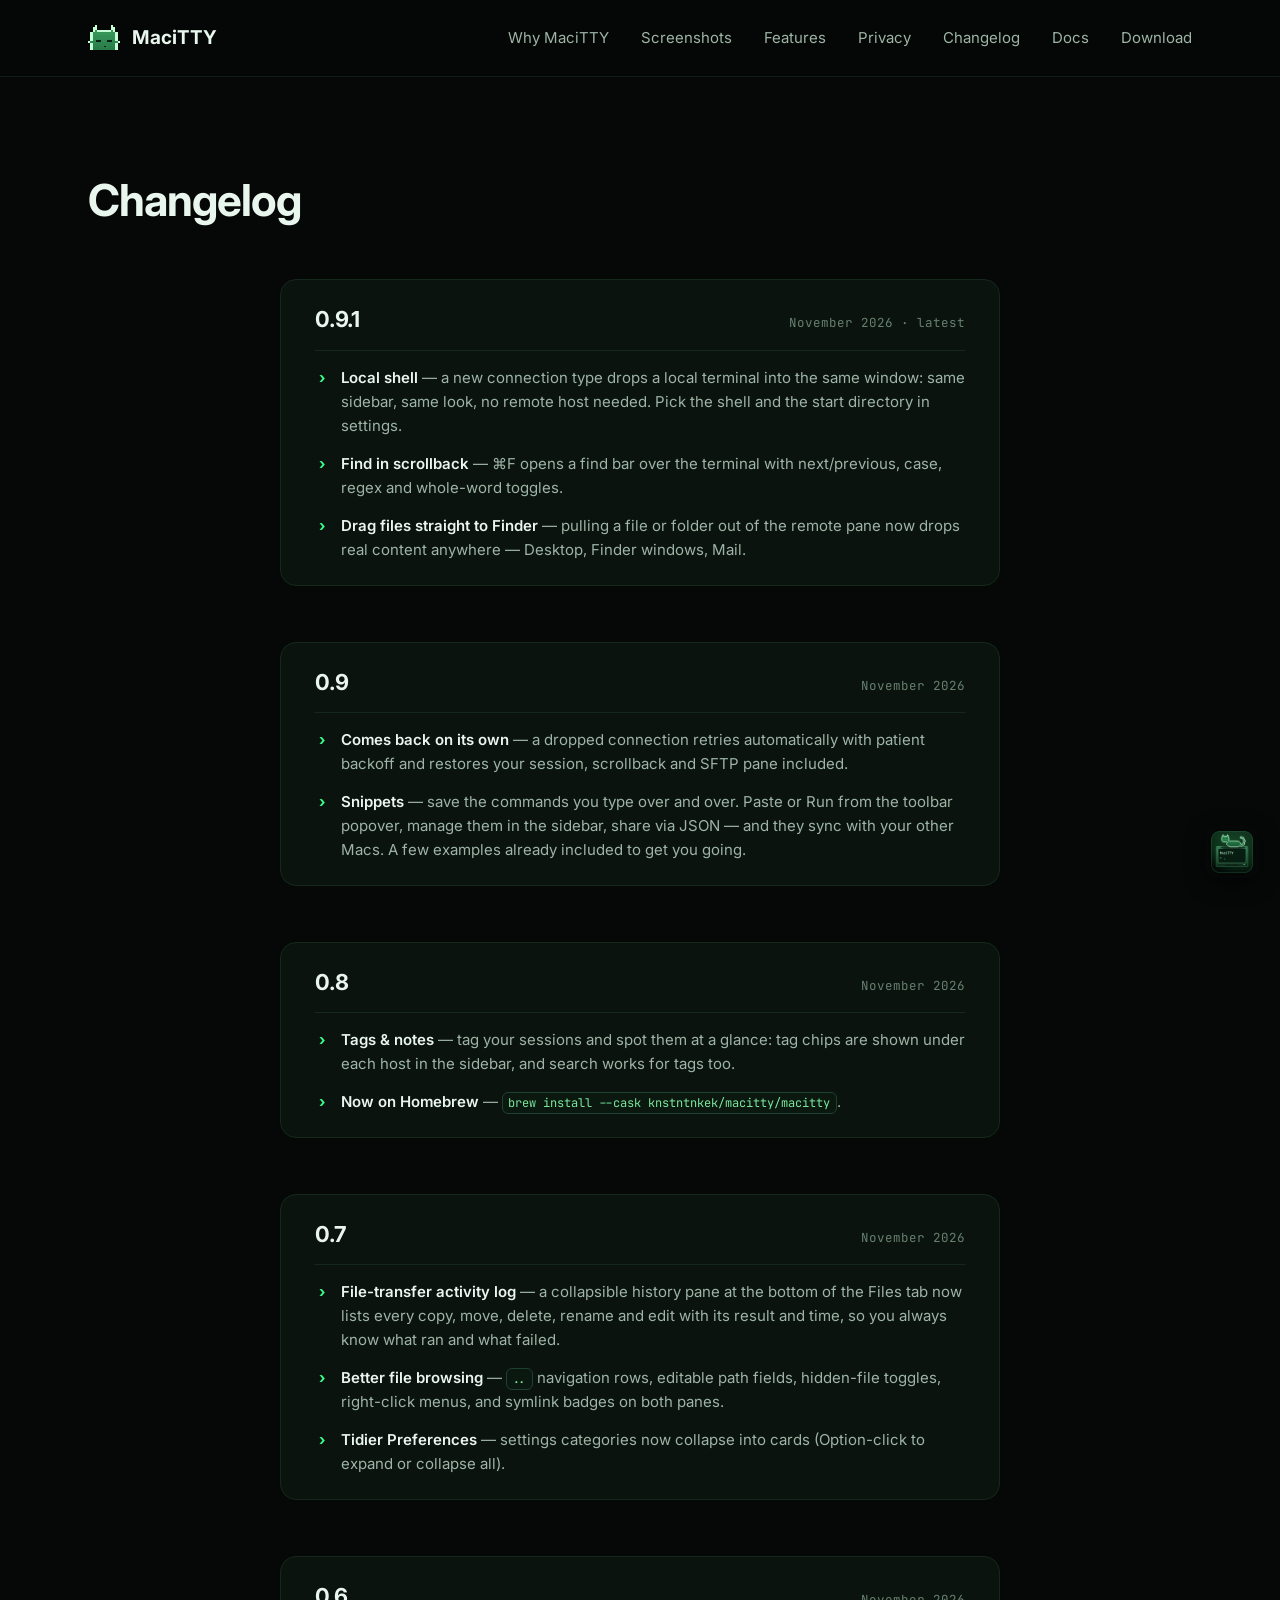
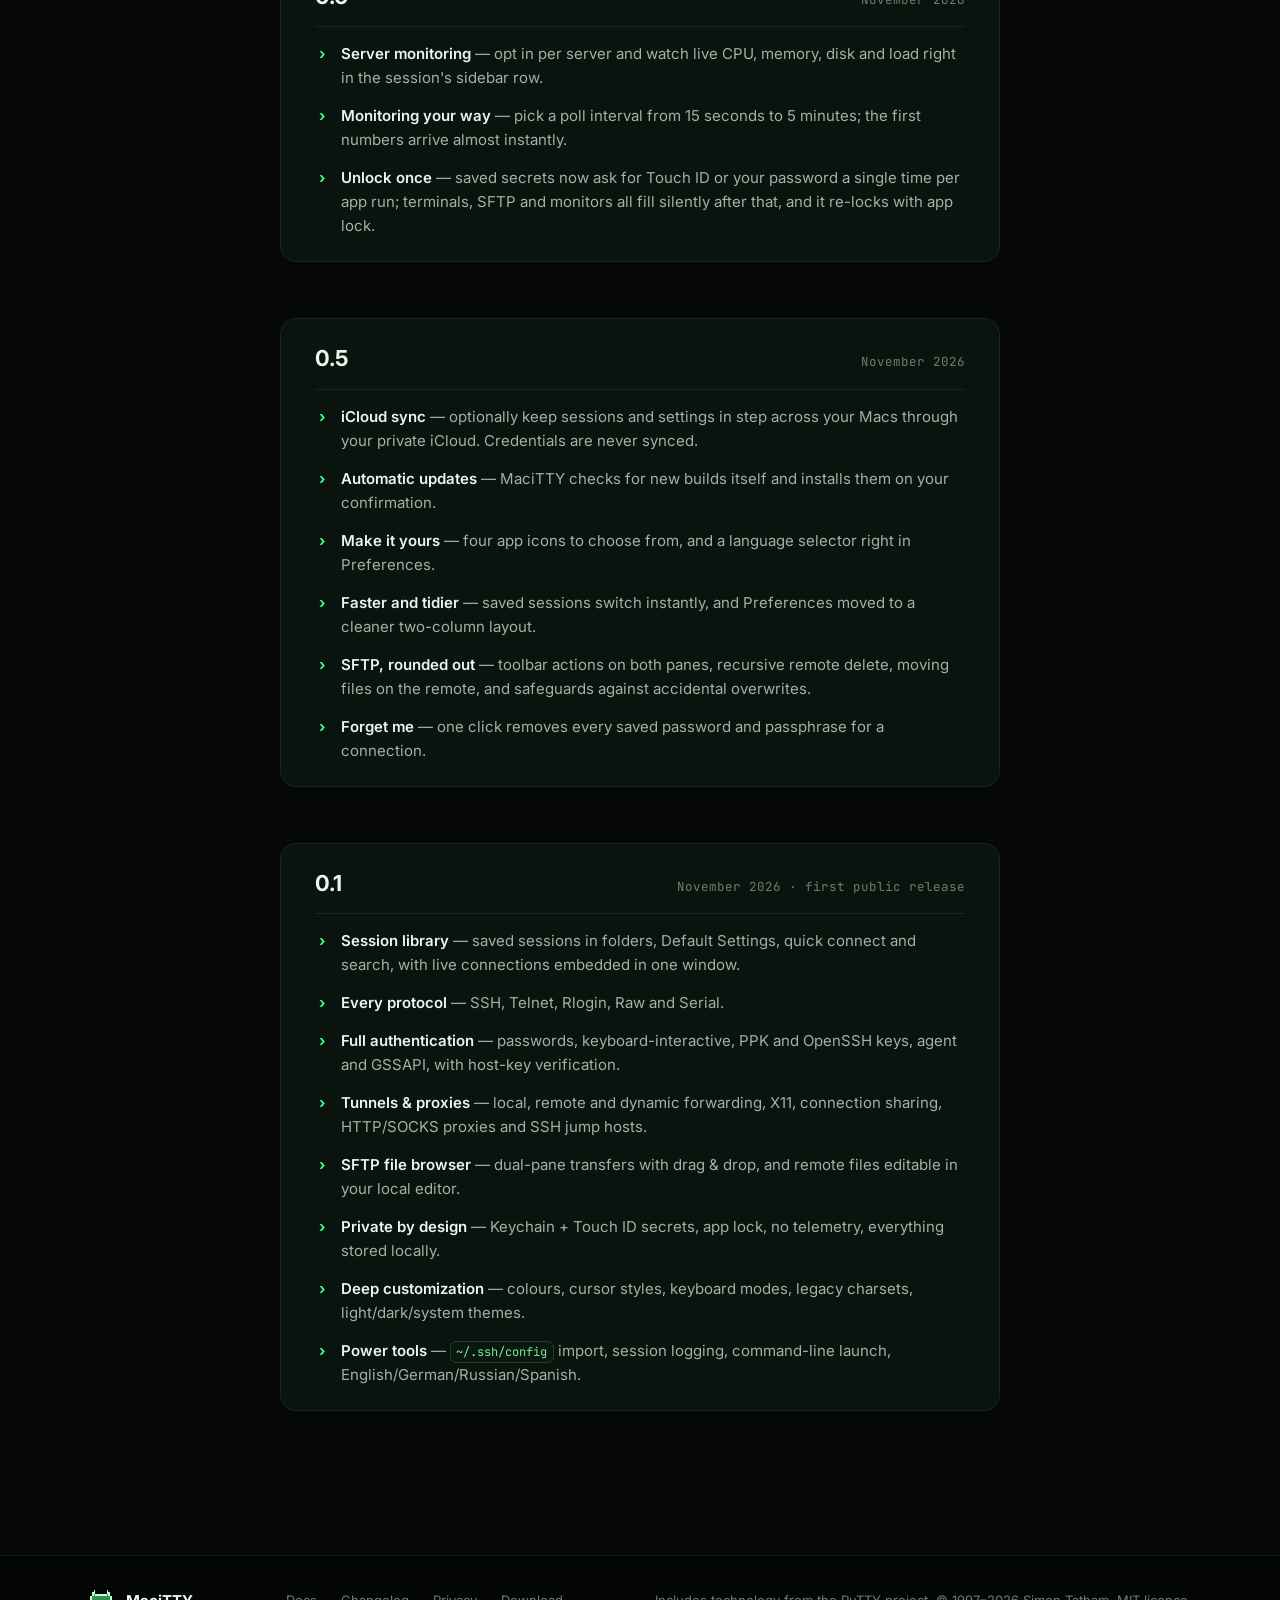
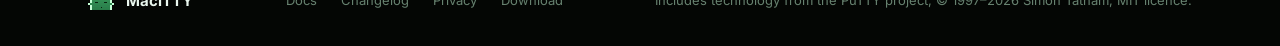
==== changelog.html @ a58eae86 "Add files via upload" ====
<!DOCTYPE html>
<html lang="en">
<head>
<meta charset="UTF-8">
<meta name="viewport" content="width=device-width, initial-scale=1.0">
<title>Changelog — MaciTTY release notes</title>
<meta name="description" content="What's new in each MaciTTY release — features and fixes for the native macOS SSH and terminal client.">
<meta property="og:title" content="MaciTTY changelog">
<meta property="og:description" content="What's new in each MaciTTY release — features and fixes for the native macOS SSH client.">
<meta property="og:type" content="website">
<meta property="og:url" content="https://macitty.app/changelog.html">
<meta property="og:site_name" content="MaciTTY">
<meta property="og:image" content="https://macitty.app/og.png">
<meta name="twitter:card" content="summary_large_image">
<meta name="twitter:image" content="https://macitty.app/og.png">
<link rel="canonical" href="https://macitty.app/changelog.html">
<link rel="icon" type="image/png" href="icon.png">
<link rel="apple-touch-icon" href="icon.png">
<link rel="preconnect" href="https://fonts.googleapis.com">
<link rel="preconnect" href="https://fonts.gstatic.com" crossorigin>
<link href="https://fonts.googleapis.com/css2?family=Inter:wght@400;600;700&family=JetBrains+Mono:wght@400;700&display=swap" rel="stylesheet">
<link rel="stylesheet" href="style.css?v=20261109-1">
</head>
<body>

<svg width="0" height="0" style="position:absolute" aria-hidden="true">
  <defs>
    <g id="pxcat-logo">
      <path fill="#C4FFD6" d="M3 0h1v1h-1zM10 0h1v1h-1zM2 1h2v1h-2zM10 1h2v1h-2zM2 2h1v1h-1zM4 2h6v1h-6zM11 2h1v1h-1zM1 3h1v1h-1zM12 3h1v1h-1zM1 4h1v1h-1zM12 4h1v1h-1zM1 5h1v1h-1zM12 5h1v1h-1zM1 6h1v1h-1zM12 6h1v1h-1zM0 7h1v1h-1zM13 7h1v1h-1zM1 8h1v1h-1zM12 8h1v1h-1zM1 9h1v1h-1zM12 9h1v1h-1zM1 10h1v1h-1zM12 10h1v1h-1z"/>
      <path fill="#37995b" d="M3 2h1v1h-1zM10 2h1v1h-1z"/>
      <path fill="#359558" d="M2 3h10v1h-10z"/>
      <path fill="#339256" d="M2 4h10v1h-10z"/>
      <path fill="#318e54" d="M2 5h10v1h-10z"/>
      <path fill="#308a52" d="M2 6h10v1h-10z"/>
      <path fill="#2e8750" d="M1 7h12v1h-12z"/>
      <path fill="#2c834e" d="M2 8h10v1h-10z"/>
      <path fill="#2a804b" d="M2 9h10v1h-10z"/>
      <path fill="#297c49" d="M2 10h10v1h-10z"/>
      <path fill="#06230F" d="M3.5 6.5h2v0.75h-2zM8.5 6.5h2v0.75h-2zM7 9h0.666667v0.666667h-0.666667z"/>
    </g>
  </defs>
</svg>

<header class="nav">
  <div class="wrap nav-inner">
    <a class="brand" href="index.html">
      <svg class="logo-cat" viewBox="0 0 14 11" aria-hidden="true"><use href="#pxcat-logo"/></svg>
      MaciTTY
    </a>
    <nav>
      <a href="index.html#why">Why MaciTTY</a>
      <a href="index.html#screenshots">Screenshots</a>
      <a href="index.html#features">Features</a>
      <a href="index.html#privacy">Privacy</a>
      <a href="changelog.html">Changelog</a>
      <a href="docs.html">Docs</a>
      <a href="index.html#download">Download</a>
    </nav>
  </div>
</header>

<main>
  <section class="section">
    <div class="wrap">
      <h1 class="section-title">Changelog</h1>

      <div class="release">
        <div class="release-head">
          <h2>0.9.1</h2>
          <span class="release-date">November 2026 · latest</span>
        </div>
        <ul class="release-list">
          <li><strong>Local shell</strong> — a new connection type drops a
          local terminal into the same window: same sidebar, same look, no
          remote host needed. Pick the shell and the start directory in
          settings.</li>
          <li><strong>Find in scrollback</strong> — ⌘F opens a find bar over
          the terminal with next/previous, case, regex and whole-word
          toggles.</li>
          <li><strong>Drag files straight to Finder</strong> — pulling a file
          or folder out of the remote pane now drops real content anywhere —
          Desktop, Finder windows, Mail.</li>
        </ul>
      </div>

      <div class="release">
        <div class="release-head">
          <h2>0.9</h2>
          <span class="release-date">November 2026</span>
        </div>
        <ul class="release-list">
          <li><strong>Comes back on its own</strong> — a dropped connection
          retries automatically with patient backoff and restores your
          session, scrollback and SFTP pane included.</li>
          <li><strong>Snippets</strong> — save the commands you type over and
          over. Paste or Run from the toolbar popover, manage them in the
          sidebar, share via JSON — and they sync with your other Macs. A few
          examples already included to get you going.</li>
        </ul>
      </div>

      <div class="release">
        <div class="release-head">
          <h2>0.8</h2>
          <span class="release-date">November 2026</span>
        </div>
        <ul class="release-list">
          <li><strong>Tags &amp; notes</strong> — tag your sessions and spot them
          at a glance: tag chips are shown under each host in the sidebar, and
          search works for tags too.</li>
          <li><strong>Now on Homebrew</strong> —
          <code>brew install --cask knstntnkek/macitty/macitty</code>.</li>
        </ul>
      </div>

      <div class="release">
        <div class="release-head">
          <h2>0.7</h2>
          <span class="release-date">November 2026</span>
        </div>
        <ul class="release-list">
          <li><strong>File-transfer activity log</strong> — a collapsible history
          pane at the bottom of the Files tab now lists every copy, move, delete,
          rename and edit with its result and time, so you always know what ran
          and what failed.</li>
          <li><strong>Better file browsing</strong> — <code>..</code> navigation
          rows, editable path fields, hidden-file toggles, right-click menus,
          and symlink badges on both panes.</li>
          <li><strong>Tidier Preferences</strong> — settings categories now
          collapse into cards (Option-click to expand or collapse all).</li>
        </ul>
      </div>

      <div class="release">
        <div class="release-head">
          <h2>0.6</h2>
          <span class="release-date">November 2026</span>
        </div>
        <ul class="release-list">
          <li><strong>Server monitoring</strong> — opt in per server and watch
          live CPU, memory, disk and load right in the session's sidebar row.</li>
          <li><strong>Monitoring your way</strong> — pick a poll interval from
          15 seconds to 5 minutes; the first numbers arrive almost instantly.</li>
          <li><strong>Unlock once</strong> — saved secrets now ask for Touch ID
          or your password a single time per app run; terminals, SFTP and
          monitors all fill silently after that, and it re-locks with app lock.</li>
        </ul>
      </div>

      <div class="release">
        <div class="release-head">
          <h2>0.5</h2>
          <span class="release-date">November 2026</span>
        </div>
        <ul class="release-list">
          <li><strong>iCloud sync</strong> — optionally keep sessions and settings in step
          across your Macs through your private iCloud. Credentials are never synced.</li>
          <li><strong>Automatic updates</strong> — MaciTTY checks for new builds itself
          and installs them on your confirmation.</li>
          <li><strong>Make it yours</strong> — four app icons to choose from, and a
          language selector right in Preferences.</li>
          <li><strong>Faster and tidier</strong> — saved sessions switch instantly, and
          Preferences moved to a cleaner two-column layout.</li>
          <li><strong>SFTP, rounded out</strong> — toolbar actions on both panes,
          recursive remote delete, moving files on the remote, and safeguards
          against accidental overwrites.</li>
          <li><strong>Forget me</strong> — one click removes every saved password
          and passphrase for a connection.</li>
        </ul>
      </div>

      <div class="release">
        <div class="release-head">
          <h2>0.1</h2>
          <span class="release-date">November 2026 · first public release</span>
        </div>
        <ul class="release-list">
          <li><strong>Session library</strong> — saved sessions in folders, Default
          Settings, quick connect and search, with live connections embedded
          in one window.</li>
          <li><strong>Every protocol</strong> — SSH, Telnet, Rlogin, Raw and Serial.</li>
          <li><strong>Full authentication</strong> — passwords, keyboard-interactive,
          PPK and OpenSSH keys, agent and GSSAPI, with host-key verification.</li>
          <li><strong>Tunnels &amp; proxies</strong> — local, remote and dynamic
          forwarding, X11, connection sharing, HTTP/SOCKS proxies and SSH
          jump hosts.</li>
          <li><strong>SFTP file browser</strong> — dual-pane transfers with drag &amp;
          drop, and remote files editable in your local editor.</li>
          <li><strong>Private by design</strong> — Keychain + Touch ID secrets,
          app lock, no telemetry, everything stored locally.</li>
          <li><strong>Deep customization</strong> — colours, cursor styles, keyboard
          modes, legacy charsets, light/dark/system themes.</li>
          <li><strong>Power tools</strong> — <code>~/.ssh/config</code> import, session
          logging, command-line launch, English/German/Russian/Spanish.</li>
        </ul>
      </div>

    </div>
  </section>
</main>

<footer class="footer">
  <div class="wrap footer-inner">
    <span class="brand">
      <svg class="logo-cat" viewBox="0 0 14 11" aria-hidden="true"><use href="#pxcat-logo"/></svg>
      MaciTTY
    </span>
    <nav class="footer-nav">
      <a href="docs.html">Docs</a>
      <a href="changelog.html">Changelog</a>
      <a href="privacy.html">Privacy</a>
      <a href="index.html#download">Download</a>
    </nav>
    <p class="footer-note">Includes technology from the PuTTY project, © 1997–2026 Simon Tatham, MIT licence.</p>
  </div>
</footer>

<script src="site.js?v=20261106-3"></script>
<script data-goatcounter="https://konstantin11.goatcounter.com/count" async src="https://gc.zgo.at/count.js"></script>
</body>
</html>
---- style.css ----
:root {
  --bg: #050807;
  --bg-alt: #070B09;
  --bg-foot: #040604;
  --card: #0B130E;
  --border: #14291C;
  --border-strong: #1E4030;
  --divider: #0F1D15;
  --text: #E9F6EE;
  --body: #9DB4A6;
  --quote: #C9DCD0;
  --mono-dim: #66816F;
  --faint: #4E6758;
  --accent: #3BFF8A;
  --accent-soft: #7BE79C;
  --accent-ink: #04170D;
  --sel: #123322;
  --sans: Inter, -apple-system, BlinkMacSystemFont, "Segoe UI", Helvetica, Arial, sans-serif;
  --mono: "JetBrains Mono", "SF Mono", ui-monospace, Menlo, Consolas, monospace;
}

* { margin: 0; padding: 0; box-sizing: border-box; }

html { scroll-behavior: smooth; }

body {
  background: var(--bg);
  color: var(--text);
  font: 16px/1.6 var(--sans);
  -webkit-font-smoothing: antialiased;
}

.wrap { max-width: 1200px; margin: 0 auto; padding: 0 48px; }

code {
  font-family: var(--mono);
  font-size: 0.8em;
  background: #0A1810;
  border: 1px solid var(--border-strong);
  border-radius: 6px;
  padding: 0.15em 0.45em;
  color: var(--accent-soft);
}

a { color: var(--accent); text-decoration: none; }
a:hover { text-decoration: underline; }

svg.logo-cat, svg.hero-cat, svg.cta-cat-svg { shape-rendering: crispEdges; }
.logo-cat { width: 32px; height: auto; display: block; }

/* ---------- nav ---------- */
.nav {
  position: sticky; top: 0; z-index: 10;
  background: rgba(5, 8, 7, 0.85);
  backdrop-filter: blur(12px);
  border-bottom: 1px solid var(--divider);
}
.nav-inner { display: flex; align-items: center; justify-content: space-between; height: 76px; gap: 16px; }
.brand {
  display: flex; align-items: center; gap: 12px;
  font-weight: 700; font-size: 19px; color: var(--text);
  white-space: nowrap; flex-shrink: 0;
}
.brand:hover { text-decoration: none; }
.nav nav {
  display: flex; gap: 32px;
  min-width: 0;
  overflow-x: auto;
  scrollbar-width: none;
  -webkit-overflow-scrolling: touch;
}
.nav nav::-webkit-scrollbar { display: none; }
.nav nav a { color: var(--body); font-size: 15px; white-space: nowrap; flex-shrink: 0; }
.nav nav a:hover { color: var(--text); text-decoration: none; }

/* ---------- hero ---------- */
.hero {
  padding: 96px 0 0;
  background:
    radial-gradient(ellipse 75% 65% at 50% 15%, #0C2115 0%, var(--bg) 100%),
    var(--bg);
}
.hero-inner { text-align: center; }
.badge {
  display: inline-block;
  font-family: var(--mono);
  font-size: 13px;
  color: var(--accent-soft);
  background: #0A1810;
  border: 1px solid #2E5C41;
  border-radius: 999px;
  padding: 8px 16px;
  margin-bottom: 26px;
}
.hero h1 {
  font-size: clamp(44px, 7vw, 82px);
  line-height: 1.04;
  letter-spacing: -2.5px;
  margin-bottom: 22px;
}
.lede {
  font-size: 19px;
  line-height: 30px;
  color: var(--body);
  max-width: 700px;
  margin: 0 auto 30px;
}
.lede strong { color: var(--text); font-weight: 700; display: block; }
.hero-actions { display: flex; gap: 16px; justify-content: center; flex-wrap: wrap; }
.btn {
  display: inline-block;
  padding: 16px 30px;
  border-radius: 12px;
  font-weight: 700;
  font-size: 17px;
  transition: transform 0.12s ease, box-shadow 0.12s ease, border-color 0.15s;
}
.btn:hover { text-decoration: none; transform: translateY(-1px); }
.btn-primary {
  background: var(--accent);
  color: var(--accent-ink);
  box-shadow: 0 8px 32px rgba(59, 255, 138, 0.25);
}
.btn-primary:hover { box-shadow: 0 10px 40px rgba(59, 255, 138, 0.35); }
.btn-ghost {
  border: 1px solid var(--border-strong);
  color: var(--text);
  background: #0A120D;
}
.btn-ghost:hover { border-color: var(--body); }
.btn-big { padding: 18px 36px; border-radius: 14px; box-shadow: 0 10px 40px rgba(59, 255, 138, 0.27); }
.hero-note {
  margin-top: 18px;
  font-size: 13px;
  color: var(--mono-dim);
  font-family: var(--mono);
}
.hero-visual {
  position: relative;
  height: 270px;
  margin-top: 34px;
}
.hero-cat {
  position: absolute;
  left: 50%;
  bottom: 8px;
  transform: translateX(-50%);
  height: 232px;
  width: auto;
}
.cat-shadow {
  position: absolute;
  left: 50%;
  bottom: -6px;
  transform: translateX(-50%);
  width: 340px;
  height: 22px;
  border-radius: 50%;
  background: rgba(0, 0, 0, 0.5);
  filter: blur(4px);
}

/* ---------- sections ---------- */
.section { padding: 88px 0; }
.section-alt { background: var(--bg-alt); border-top: 1px solid var(--divider); border-bottom: 1px solid var(--divider); }
.section-title {
  font-size: clamp(30px, 4vw, 44px);
  letter-spacing: -1px;
  margin-bottom: 14px;
}
.section-head { margin-bottom: 40px; }
.section-sub { color: var(--body); font-size: 17px; }
#why .section-title, .cta h2 { margin-bottom: 36px; }

/* ---------- pains ---------- */
.pain-grid {
  display: grid;
  grid-template-columns: repeat(2, 1fr);
  gap: 20px;
}
.pain-card {
  background: var(--card);
  border: 1px solid var(--border);
  border-radius: 16px;
  padding: 26px 28px;
  transition: border-color 0.15s ease, transform 0.15s ease;
}
.pain-card:hover { border-color: #2E5C41; transform: translateY(-2px); }
.pain {
  font-size: 16px;
  line-height: 24px;
  font-style: italic;
  color: var(--quote);
  margin-bottom: 14px;
}
.fix-lead { font-size: 15px; font-weight: 700; color: var(--text); margin-bottom: 6px; }
.fix { font-size: 15px; line-height: 23px; color: var(--body); }

/* ---------- app window mockup ---------- */
.app-window {
  position: relative;
  max-width: 1024px;
  margin: 0 auto;
  display: flex;
  flex-direction: column;
  background: #0A120D;
  border: 1px solid var(--border-strong);
  border-radius: 20px;
  overflow: hidden;
  box-shadow: 0 30px 70px rgba(0, 0, 0, 0.65);
}
.title-bar {
  display: flex;
  align-items: center;
  gap: 8px;
  height: 52px;
  padding: 0 18px;
  background: #0D1811;
  flex-shrink: 0;
}
.tl-dot { width: 13px; height: 13px; border-radius: 50%; background: #C4FFD6; flex-shrink: 0; }
.tl-dot:nth-child(2) { background: #57B880; }
.tl-dot:nth-child(3) { background: #2E7D54; }
.window-title {
  flex: 1;
  text-align: center;
  font-family: var(--mono);
  font-size: 13px;
  color: var(--mono-dim);
  white-space: nowrap;
  overflow: hidden;
  text-overflow: ellipsis;
}
.slides {
  display: flex;
  overflow-x: auto;
  scroll-snap-type: x mandatory;
  scrollbar-width: none;
}
.slides::-webkit-scrollbar { display: none; }
.slide { flex: 0 0 100%; scroll-snap-align: center; }
.slide img { display: block; width: 100%; height: auto; }
.car-btn {
  position: absolute;
  top: 55%;
  transform: translateY(-50%);
  width: 40px; height: 40px;
  border-radius: 50%;
  border: 1px solid var(--border-strong);
  background: rgba(11, 19, 14, 0.85);
  color: var(--text);
  display: flex;
  align-items: center;
  justify-content: center;
  padding: 0;
  cursor: pointer;
  backdrop-filter: blur(6px);
  transition: border-color 0.15s, color 0.15s;
}
.car-btn:hover { border-color: var(--accent); color: var(--accent); }
.car-btn.prev { left: 12px; }
.car-btn.next { right: 12px; }
.car-dots {
  display: flex;
  justify-content: center;
  gap: 8px;
  margin-top: 16px;
}
.car-dot {
  width: 9px; height: 9px;
  border-radius: 50%;
  border: none;
  background: var(--border-strong);
  cursor: pointer;
  padding: 0;
  transition: background 0.15s, transform 0.15s;
}
.car-dot:hover { background: var(--body); }
.car-dot.on { background: var(--accent); transform: scale(1.2); }
.caption {
  margin-top: 16px;
  text-align: center;
  font-family: var(--mono);
  font-size: 13px;
  color: var(--mono-dim);
}

/* ---------- features ---------- */
.feature-grid {
  display: grid;
  grid-template-columns: repeat(2, 1fr);
  gap: 20px;
}
.feature {
  background: var(--card);
  border: 1px solid var(--border);
  border-radius: 16px;
  padding: 26px 28px;
  transition: border-color 0.15s ease, transform 0.15s ease;
}
.feature:hover { border-color: #2E5C41; transform: translateY(-2px); }
.idx {
  display: block;
  font-family: var(--mono);
  font-size: 12px;
  color: var(--accent);
  margin-bottom: 10px;
}
.feature h3 { font-size: 19px; font-weight: 600; letter-spacing: -0.01em; margin-bottom: 10px; }
.feature p { font-size: 15px; line-height: 23px; color: var(--body); }
.chips { display: flex; gap: 8px; flex-wrap: wrap; margin-top: 14px; }
.chips code { font-size: 12px; }

/* ---------- privacy ---------- */
.checklist-card {
  max-width: 720px;
  margin: 0 auto;
  background: var(--card);
  border: 1px solid var(--border);
  border-radius: 20px;
  padding: 36px 44px;
  display: flex;
  flex-direction: column;
  gap: 24px;
}
.check-row { display: flex; gap: 14px; align-items: center; }
.check { width: 20px; height: 20px; color: var(--accent); flex-shrink: 0; }
.check-row strong { display: block; font-size: 15px; margin-bottom: 3px; }
.check-row span { font-size: 15px; color: var(--body); }

/* ---------- coming ---------- */
.coming-card {
  text-align: center;
  background: var(--card);
  border: 1px solid var(--border-strong);
  border-radius: 20px;
  padding: 44px 80px;
}
.coming-card h3 { font-size: 24px; margin-bottom: 12px; letter-spacing: -0.01em; }
.coming-card p { color: var(--body); max-width: 60ch; margin: 0 auto 18px; }
.mono-link {
  font-family: var(--mono);
  font-size: 14px;
  color: var(--accent);
}
.mono-link:hover { text-decoration: underline; }

/* ---------- CTA ---------- */
.cta {
  text-align: center;
  padding: 110px 0 120px;
  background:
    radial-gradient(ellipse 70% 60% at 50% 65%, #0C2115 0%, var(--bg) 100%),
    var(--bg);
}
.cta-inner { max-width: 720px; }
.cta h2 { font-size: clamp(34px, 5vw, 56px); letter-spacing: -2px; }
.cta-sub { color: var(--body); font-size: 18px; margin-bottom: 10px; }
.cta-cat {
  display: flex;
  flex-direction: column;
  align-items: center;
  gap: 10px;
  margin: 6px auto 8px;
}
.cta-cat-svg {
  height: 112px;
  width: auto;
  margin-right: 96px; /* tail extends right; shift body over the button */
}
.cta-note {
  font-family: var(--mono);
  font-size: 13px;
  line-height: 22px;
  color: var(--mono-dim);
  max-width: 620px;
  margin: 26px auto 0;
}
.cta-brew {
  font-family: var(--mono);
  font-size: 13px;
  color: var(--mono-dim);
  margin-top: 14px;
}
.cta-brew code { font-size: 12.5px; }

/* ---------- footer ---------- */
.footer {
  background: var(--bg-foot);
  border-top: 1px solid var(--divider);
  padding: 0;
}
.footer-inner {
  display: flex; align-items: center; justify-content: space-between;
  gap: 20px; flex-wrap: wrap;
  min-height: 90px;
  font-size: 13px; color: var(--mono-dim);
}
.footer .brand { font-size: 15px; }
.footer .logo-cat { width: 26px; }
.footer-nav { display: flex; gap: 24px; flex-wrap: wrap; }
.footer-nav a { color: var(--mono-dim); font-size: 13px; white-space: nowrap; }
.footer-nav a:hover { color: var(--text); text-decoration: none; }
.footer-note { margin: 0; }

/* ---------- changelog ---------- */
.release {
  max-width: 720px;
  margin: 44px auto 56px;
  background: var(--card);
  border: 1px solid var(--border);
  border-radius: 16px;
  padding: 22px 34px 16px;
}
.release-head {
  display: flex;
  align-items: baseline;
  gap: 14px;
  padding-bottom: 12px;
  margin-bottom: 8px;
  border-bottom: 1px solid var(--border);
}
.release-head h2 { font-size: 22px; letter-spacing: -0.01em; }
.release-date {
  margin-left: auto;
  font-family: var(--mono);
  font-size: 12.5px;
  color: var(--mono-dim);
}
.release-list { list-style: none; }
.release-list li {
  position: relative;
  padding: 7px 0 7px 26px;
  font-size: 15px;
  color: var(--body);
}
.release-list li::before {
  content: "›";
  position: absolute;
  left: 4px;
  color: var(--accent);
  font-weight: 700;
}
.release-list strong { color: var(--text); font-weight: 600; }

/* ---------- easter egg mascot ---------- */
.mascot {
  position: fixed;
  right: 22px;
  bottom: 22px;
  width: 52px; height: 52px;
  border-radius: 13px;
  box-shadow: 0 6px 20px rgba(0, 0, 0, 0.5);
  cursor: pointer;
  z-index: 30;
  transition: transform 0.15s ease;
}
.mascot:hover { transform: scale(1.1) rotate(-4deg); }
.mascot.hop { animation: hop 0.45s ease; }
@keyframes hop {
  30% { transform: translateY(-14px) rotate(-6deg); }
  60% { transform: translateY(2px); }
}
.mascot-bubble {
  position: fixed;
  right: 86px;
  bottom: 34px;
  font: 12px var(--mono);
  color: var(--accent);
  background: var(--card);
  border: 1px solid var(--border);
  border-radius: 8px;
  padding: 7px 11px;
  white-space: pre;
  opacity: 0;
  transition: opacity 0.2s ease;
  z-index: 30;
  pointer-events: none;
  box-shadow: 0 6px 20px rgba(0, 0, 0, 0.4);
}
.mascot-bubble.show { opacity: 1; }

/* ---------- docs ---------- */
.docs-layout {
  display: grid;
  grid-template-columns: 220px minmax(0, 1fr) 190px;
  gap: 48px;
  padding-top: 56px;
  padding-bottom: 96px;
}
.docs-nav, .docs-toc {
  position: sticky;
  top: 108px;
  align-self: start;
  display: flex;
  flex-direction: column;
  gap: 2px;
  max-height: calc(100vh - 140px);
  overflow-y: auto;
  scrollbar-width: thin;
}
.docs-nav-title, .toc-title {
  font-family: var(--mono);
  font-size: 11.5px;
  letter-spacing: 0.08em;
  text-transform: uppercase;
  color: var(--faint);
  margin-bottom: 12px;
}
.docs-nav a, .docs-toc a {
  font-size: 14px;
  color: var(--body);
  padding: 5px 10px;
  border-radius: 7px;
  border-left: 2px solid transparent;
}
.docs-nav a:hover, .docs-toc a:hover { color: var(--text); text-decoration: none; }
.docs-nav a.on { color: var(--accent-soft); border-left-color: var(--accent); background: #0A1810; }
.docs-toc a { font-size: 13px; padding-left: 0; }

.doc-body { min-width: 0; max-width: 720px; }
.doc-body h1 {
  font-size: 34px;
  letter-spacing: -1px;
  margin-bottom: 18px;
}
.doc-body h2 {
  font-size: 22px;
  letter-spacing: -0.01em;
  margin: 44px 0 12px;
  padding-top: 8px;
  border-top: 1px solid var(--divider);
}
.doc-body h2:first-of-type { border-top: none; }
.doc-body h3 { font-size: 17px; margin: 28px 0 8px; }
.doc-body p, .doc-body li { font-size: 15.5px; line-height: 1.7; color: var(--body); }
.doc-body p { margin-bottom: 14px; }
.doc-body ul, .doc-body ol { margin: 0 0 16px 22px; }
.doc-body li { margin-bottom: 5px; }
.doc-body strong { color: var(--text); font-weight: 600; }
.doc-body img {
  display: block;
  max-width: 100%;
  height: auto;
  margin: 22px 0;
  border: 1px solid var(--border-strong);
  border-radius: 12px;
}
.doc-body blockquote {
  margin: 18px 0;
  padding: 12px 18px;
  border-left: 3px solid var(--accent);
  background: #0A1810;
  border-radius: 0 10px 10px 0;
}
.doc-body blockquote p { margin-bottom: 0; }
.doc-body pre {
  background: #0A1810;
  border: 1px solid var(--border-strong);
  border-radius: 10px;
  padding: 14px 18px;
  overflow-x: auto;
  margin: 16px 0;
}
.doc-body pre code {
  background: none;
  border: none;
  padding: 0;
  font-size: 13px;
  color: var(--accent-soft);
}
.doc-body table {
  width: 100%;
  border-collapse: collapse;
  margin: 18px 0;
  font-size: 14.5px;
}
.doc-body th, .doc-body td {
  text-align: left;
  padding: 9px 14px;
  border: 1px solid var(--border);
  color: var(--body);
}
.doc-body th { color: var(--text); background: #0A1810; font-weight: 600; }
.doc-body hr { border: none; border-top: 1px solid var(--divider); margin: 32px 0; }
.docs-prevnext {
  display: flex;
  justify-content: space-between;
  gap: 16px;
  margin-top: 56px;
  padding-top: 20px;
  border-top: 1px solid var(--divider);
}
.docs-prevnext .pn { font-size: 14px; }

/* ---------- responsive ---------- */
@media (max-width: 860px) {
  .wrap { padding: 0 20px; }
  .hero { padding-top: 64px; }
  .hero-cat { height: 180px; }
  .hero-visual { height: 210px; }
  .pain-grid, .feature-grid { grid-template-columns: 1fr; }
  .nav nav { gap: 18px; -webkit-mask-image: linear-gradient(to right, black 85%, transparent); mask-image: linear-gradient(to right, black 85%, transparent); }
  .nav nav a { font-size: 14px; }
  .coming-card { padding: 36px 24px; }
  .checklist-card { padding: 28px 24px; }
  .docs-layout { grid-template-columns: 1fr; gap: 24px; padding-top: 36px; }
  .docs-nav, .docs-toc { position: static; max-height: none; }
  .docs-nav { flex-direction: row; flex-wrap: wrap; gap: 4px; padding-bottom: 18px; border-bottom: 1px solid var(--divider); }
  .docs-nav-title { width: 100%; }
  .docs-nav a.on { border-left-color: transparent; }
  .docs-toc { display: none; }
  .doc-body h1 { font-size: 28px; }
}
@media (max-width: 560px) {
  .window-title { text-align: left; }
}
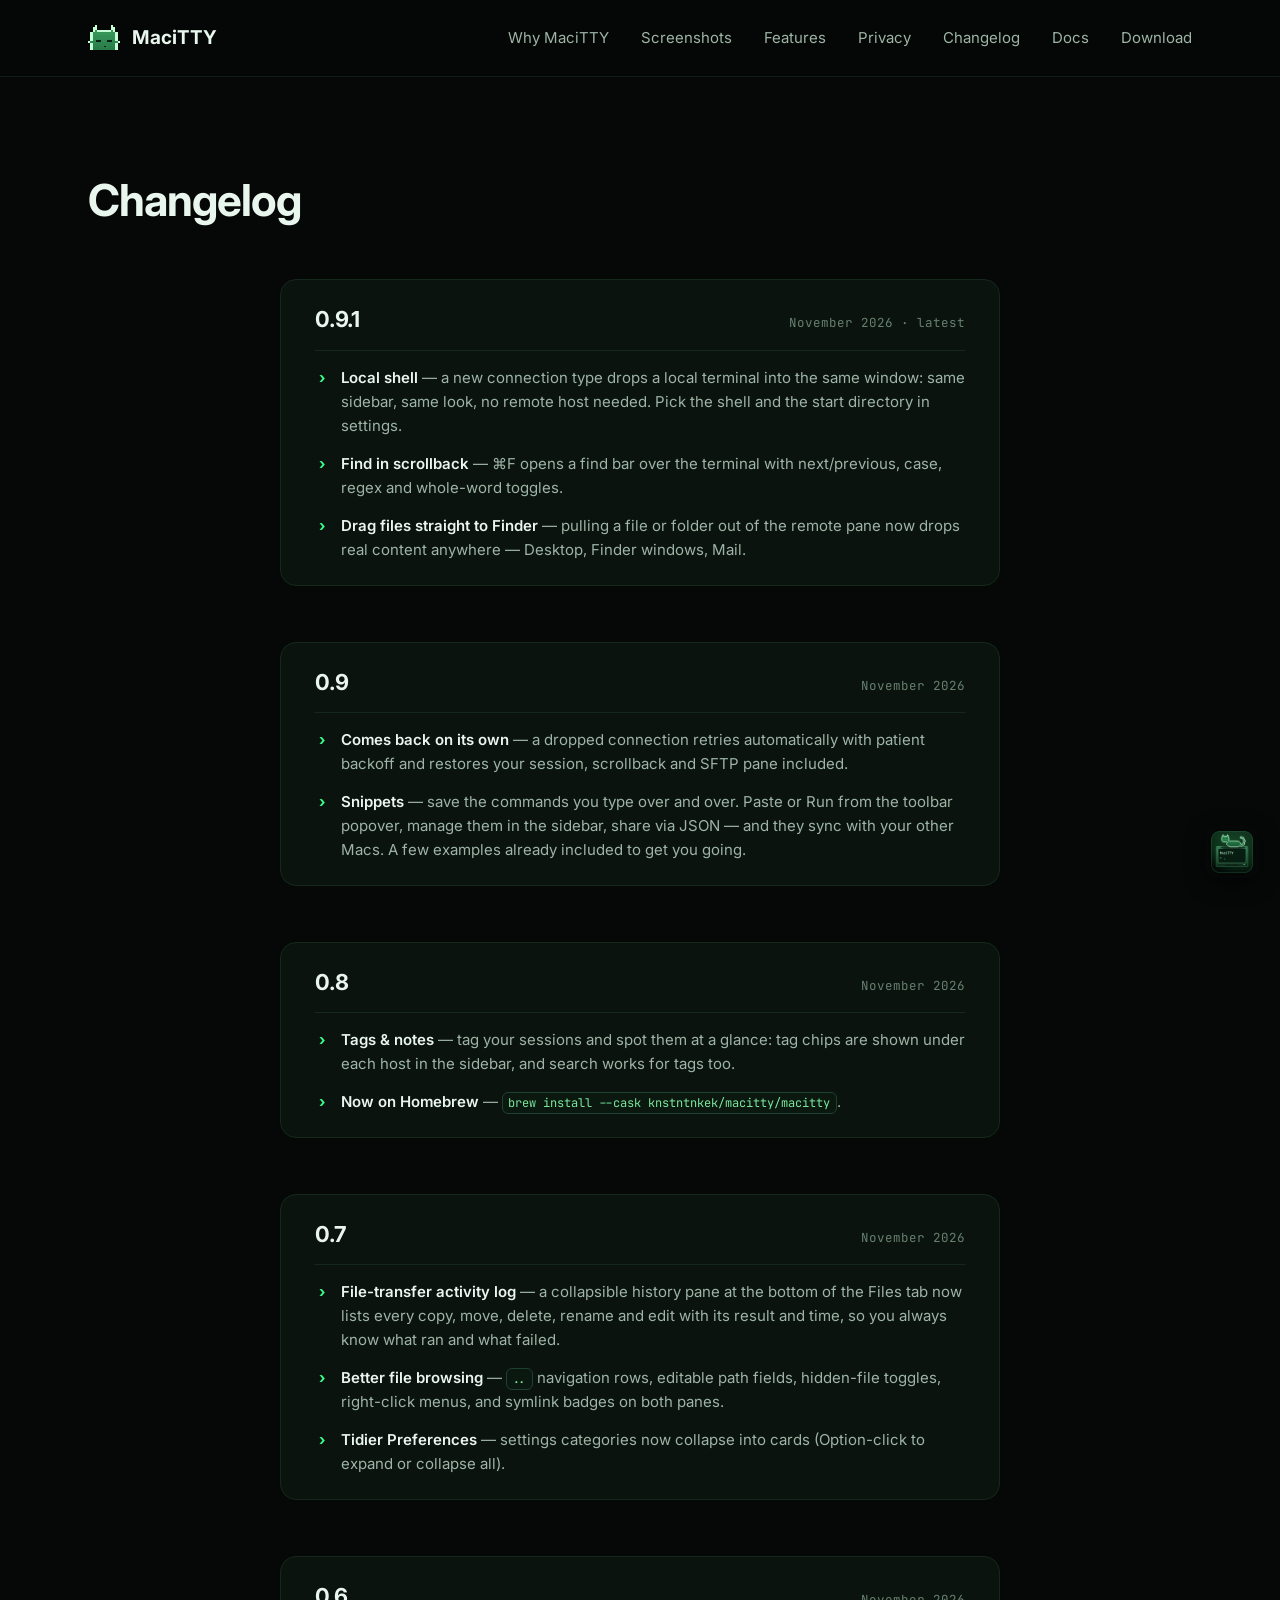
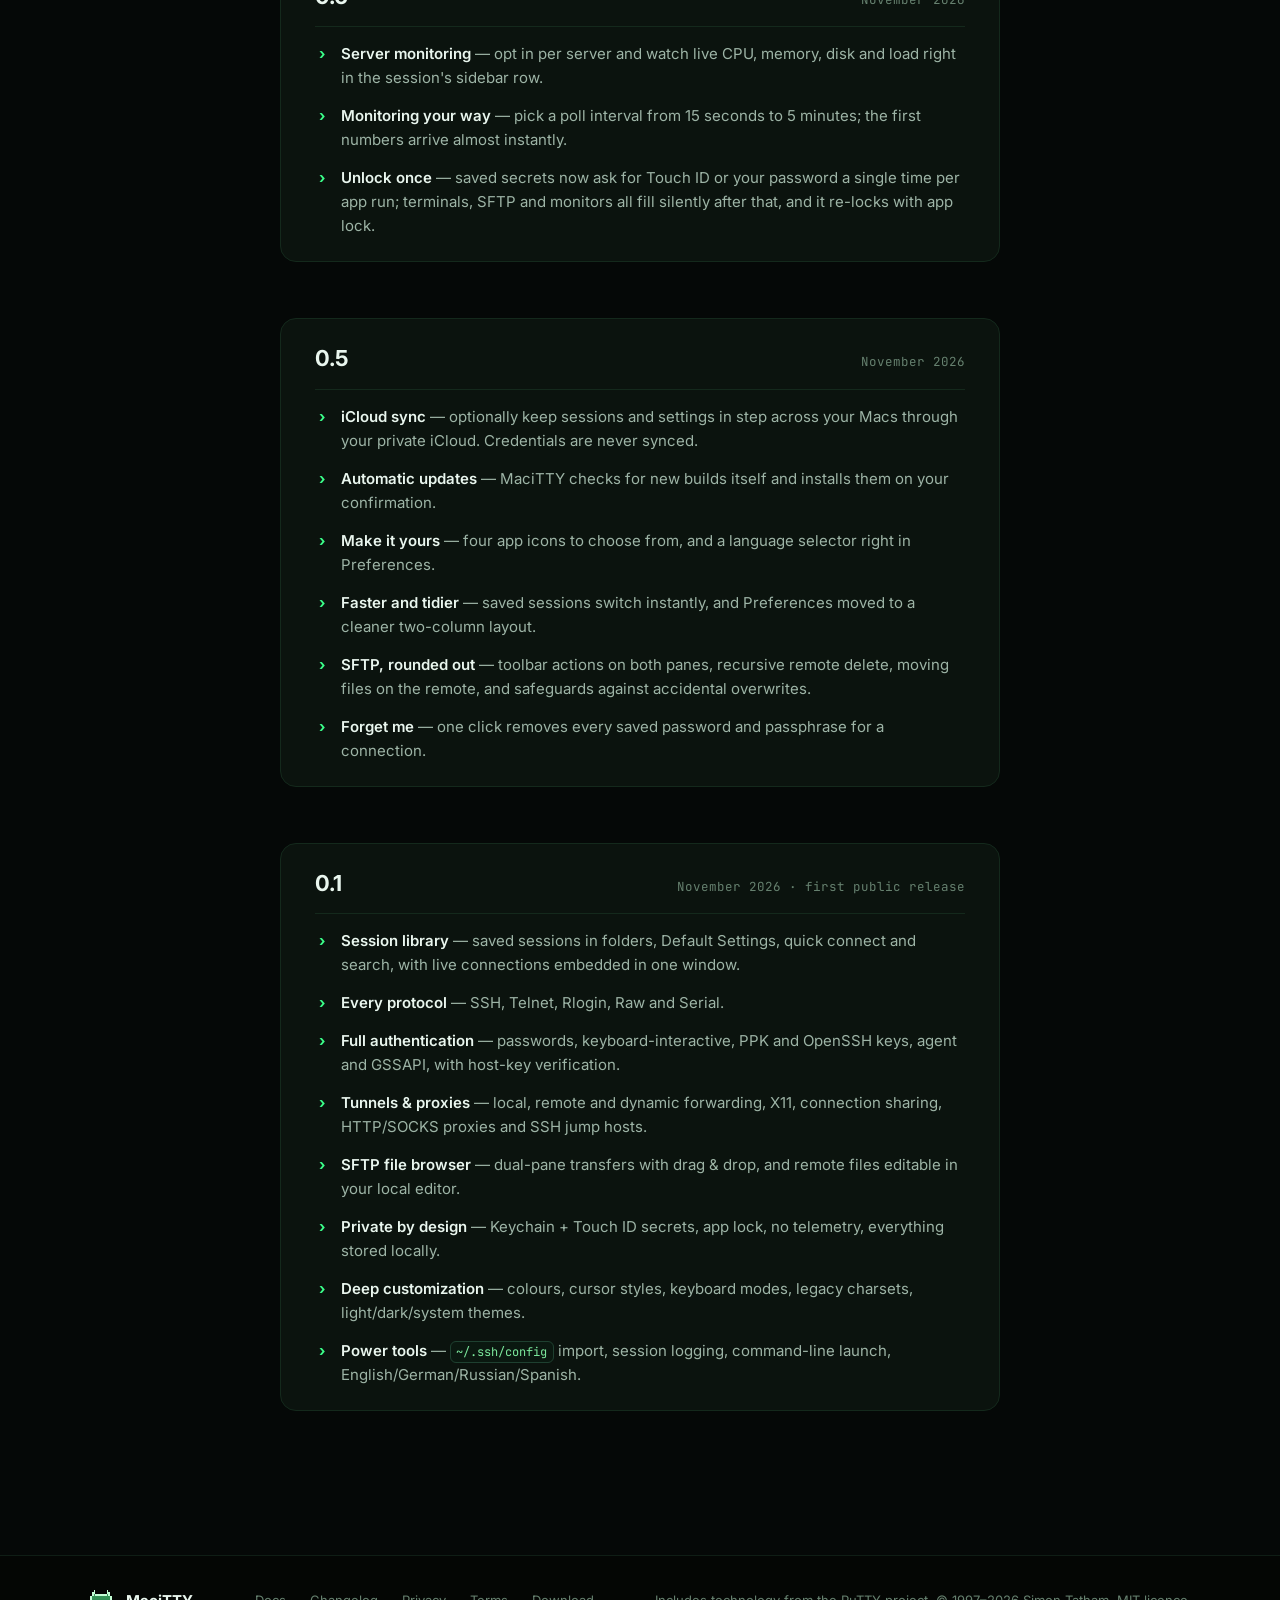
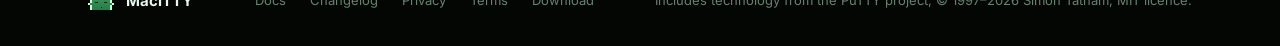
==== commit 3a2565d8: "Add files via upload" ====
--- a/changelog.html
+++ b/changelog.html
@@ -209,6 +209,7 @@
       <a href="docs.html">Docs</a>
       <a href="changelog.html">Changelog</a>
       <a href="privacy.html">Privacy</a>
+      <a href="terms.html">Terms</a>
       <a href="index.html#download">Download</a>
     </nav>
     <p class="footer-note">Includes technology from the PuTTY project, © 1997–2026 Simon Tatham, MIT licence.</p>
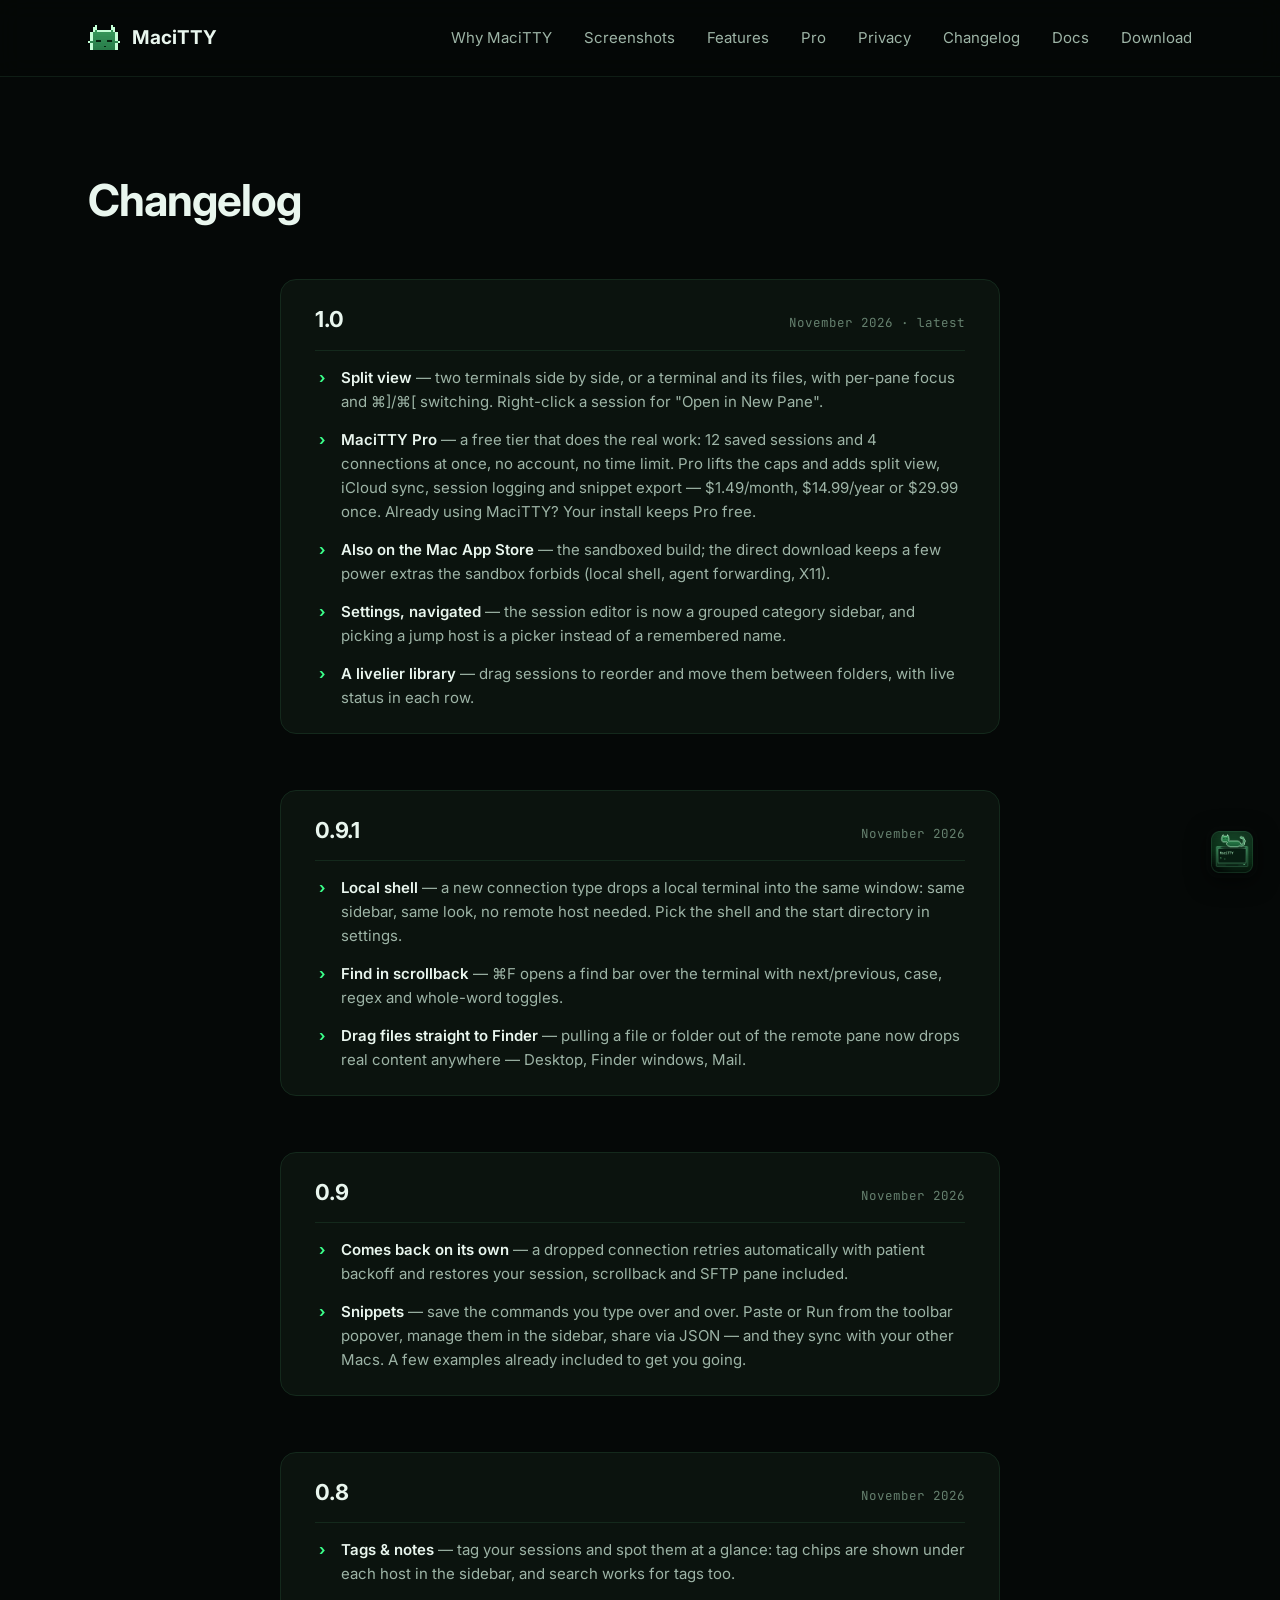
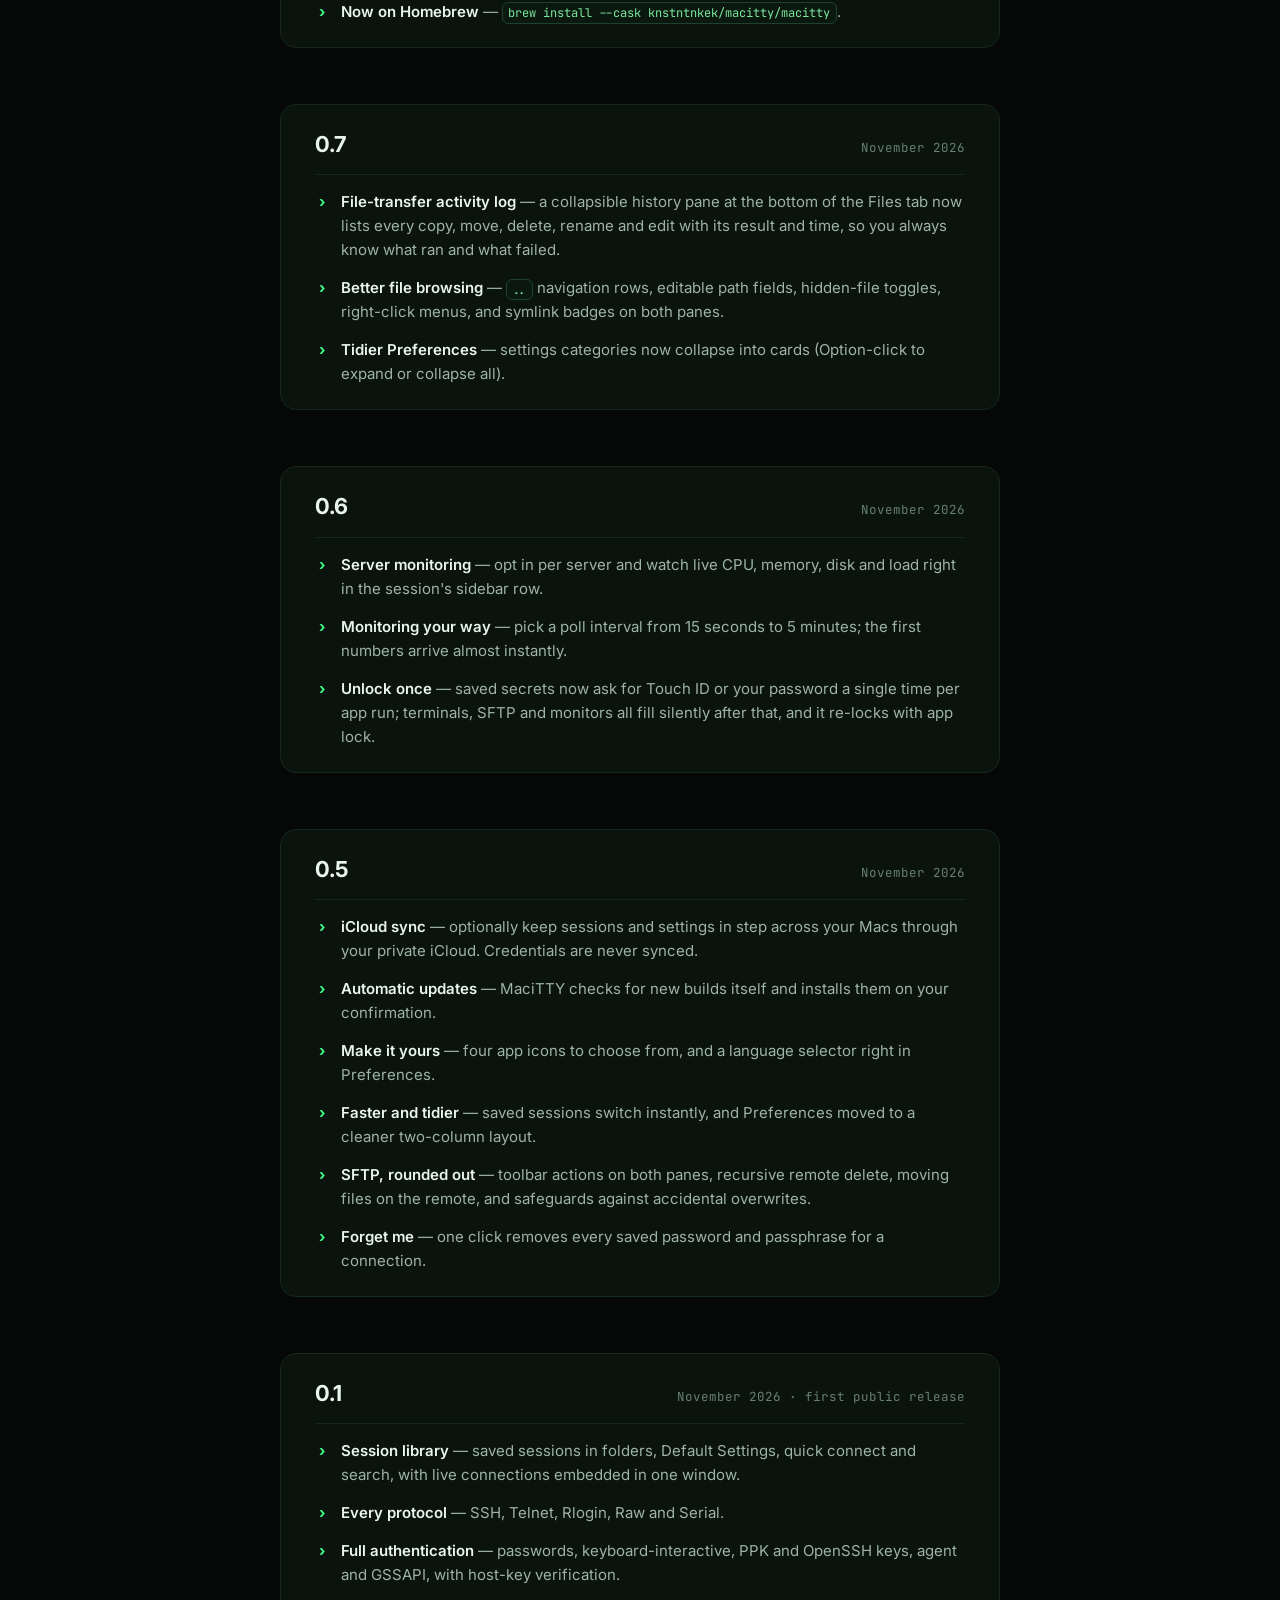
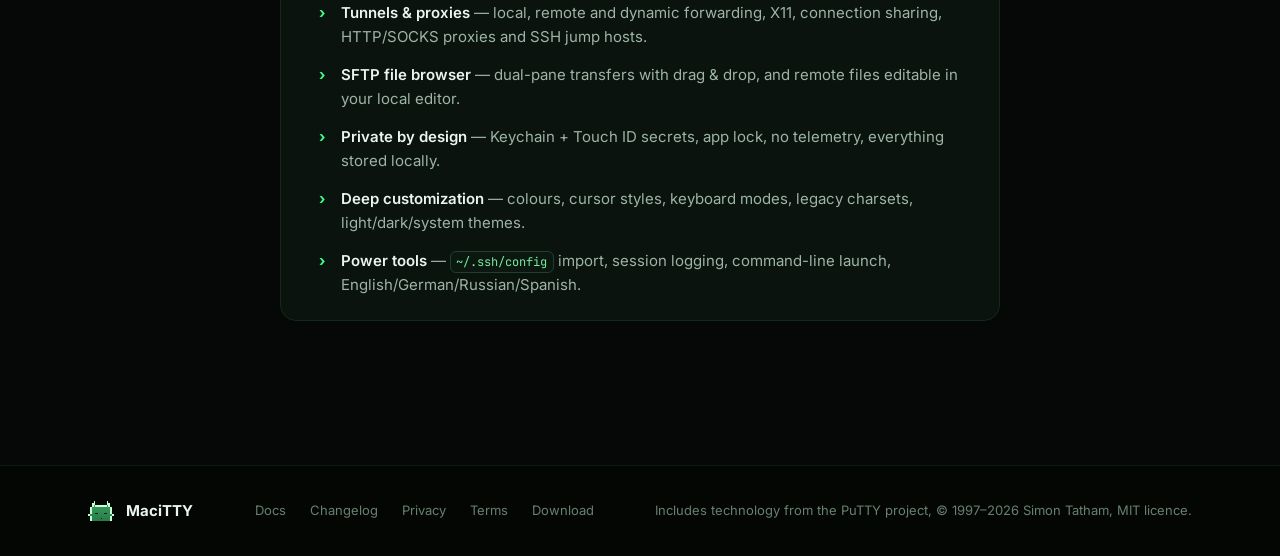
==== commit 23f1f559: "Site content for the 1.0 release" ====
--- a/changelog.html
+++ b/changelog.html
@@ -19,7 +19,7 @@
 <link rel="preconnect" href="https://fonts.googleapis.com">
 <link rel="preconnect" href="https://fonts.gstatic.com" crossorigin>
 <link href="https://fonts.googleapis.com/css2?family=Inter:wght@400;600;700&family=JetBrains+Mono:wght@400;700&display=swap" rel="stylesheet">
-<link rel="stylesheet" href="style.css?v=20261109-1">
+<link rel="stylesheet" href="style.css?v=20261112-2">
 </head>
 <body>
 
@@ -51,6 +51,7 @@
       <a href="index.html#why">Why MaciTTY</a>
       <a href="index.html#screenshots">Screenshots</a>
       <a href="index.html#features">Features</a>
+      <a href="index.html#pro">Pro</a>
       <a href="index.html#privacy">Privacy</a>
       <a href="changelog.html">Changelog</a>
       <a href="docs.html">Docs</a>
@@ -66,8 +67,34 @@
 
       <div class="release">
         <div class="release-head">
+          <h2>1.0</h2>
+          <span class="release-date">November 2026 · latest</span>
+        </div>
+        <ul class="release-list">
+          <li><strong>Split view</strong> — two terminals side by side, or a
+          terminal and its files, with per-pane focus and ⌘]/⌘[ switching.
+          Right-click a session for "Open in New Pane".</li>
+          <li><strong>MaciTTY Pro</strong> — a free tier that does the real
+          work: 12 saved sessions and 4 connections at once, no account, no
+          time limit. Pro lifts the caps and adds split view, iCloud sync,
+          session logging and snippet export — $1.49/month, $14.99/year or
+          $29.99 once. Already using MaciTTY? Your
+          install keeps Pro free.</li>
+          <li><strong>Also on the Mac App Store</strong> — the sandboxed
+          build; the direct download keeps a few power extras the sandbox
+          forbids (local shell, agent forwarding, X11).</li>
+          <li><strong>Settings, navigated</strong> — the session editor is
+          now a grouped category sidebar, and picking a jump host is a
+          picker instead of a remembered name.</li>
+          <li><strong>A livelier library</strong> — drag sessions to reorder
+          and move them between folders, with live status in each row.</li>
+        </ul>
+      </div>
+
+      <div class="release">
+        <div class="release-head">
           <h2>0.9.1</h2>
-          <span class="release-date">November 2026 · latest</span>
+          <span class="release-date">November 2026</span>
         </div>
         <ul class="release-list">
           <li><strong>Local shell</strong> — a new connection type drops a
--- a/style.css
+++ b/style.css
@@ -328,6 +328,86 @@
 .check-row strong { display: block; font-size: 15px; margin-bottom: 3px; }
 .check-row span { font-size: 15px; color: var(--body); }
 
+/* ---------- pro ---------- */
+.pro-tag {
+  font-family: var(--mono);
+  font-size: 10.5px;
+  font-weight: 700;
+  color: var(--accent);
+  border: 1px solid #2E5C41;
+  border-radius: 5px;
+  padding: 1px 7px;
+  vertical-align: 3px;
+  letter-spacing: 0.04em;
+}
+.pro-grid {
+  display: grid;
+  grid-template-columns: repeat(2, 1fr);
+  gap: 20px;
+  max-width: 880px;
+  margin: 0 auto;
+}
+.pro-card {
+  display: flex;
+  flex-direction: column;
+  background: var(--card);
+  border: 1px solid var(--border);
+  border-radius: 18px;
+  padding: 30px 34px;
+}
+.pro-card-hi { border-color: var(--border-strong); }
+.pro-tier {
+  font-family: var(--mono);
+  font-size: 12px;
+  letter-spacing: 0.12em;
+  text-transform: uppercase;
+  color: var(--accent);
+  margin-bottom: 20px;
+}
+.pro-card-hi .pro-tier { color: var(--accent); }
+.pro-list { list-style: none; flex: 1; }
+.pro-list li {
+  position: relative;
+  padding: 6px 0 6px 24px;
+  font-size: 15px;
+  color: var(--body);
+}
+.pro-list li::before {
+  content: "›";
+  position: absolute;
+  left: 4px;
+  color: var(--accent);
+  font-weight: 700;
+}
+.pro-price {
+  font-family: var(--mono);
+  font-size: 16px;
+  color: var(--text);
+  margin-top: 18px;
+}
+.pro-price span { color: var(--mono-dim); font-size: 12px; }
+.pro-cta { margin-top: 16px; }
+.pro-fine {
+  font-size: 12.5px;
+  line-height: 1.55;
+  color: var(--mono-dim);
+  margin-top: 12px;
+}
+.pro-note {
+  text-align: center;
+  font-size: 14px;
+  color: var(--body);
+  margin-top: 28px;
+}
+.feature-note {
+  font-size: 12.5px;
+  line-height: 1.55;
+  color: var(--mono-dim);
+  text-align: center;
+  max-width: 560px;
+  margin: 26px auto 0;
+}
+
 /* ---------- coming ---------- */
 .coming-card {
   text-align: center;
@@ -599,7 +679,7 @@
   .hero { padding-top: 64px; }
   .hero-cat { height: 180px; }
   .hero-visual { height: 210px; }
-  .pain-grid, .feature-grid { grid-template-columns: 1fr; }
+  .pain-grid, .feature-grid, .pro-grid { grid-template-columns: 1fr; }
   .nav nav { gap: 18px; -webkit-mask-image: linear-gradient(to right, black 85%, transparent); mask-image: linear-gradient(to right, black 85%, transparent); }
   .nav nav a { font-size: 14px; }
   .coming-card { padding: 36px 24px; }
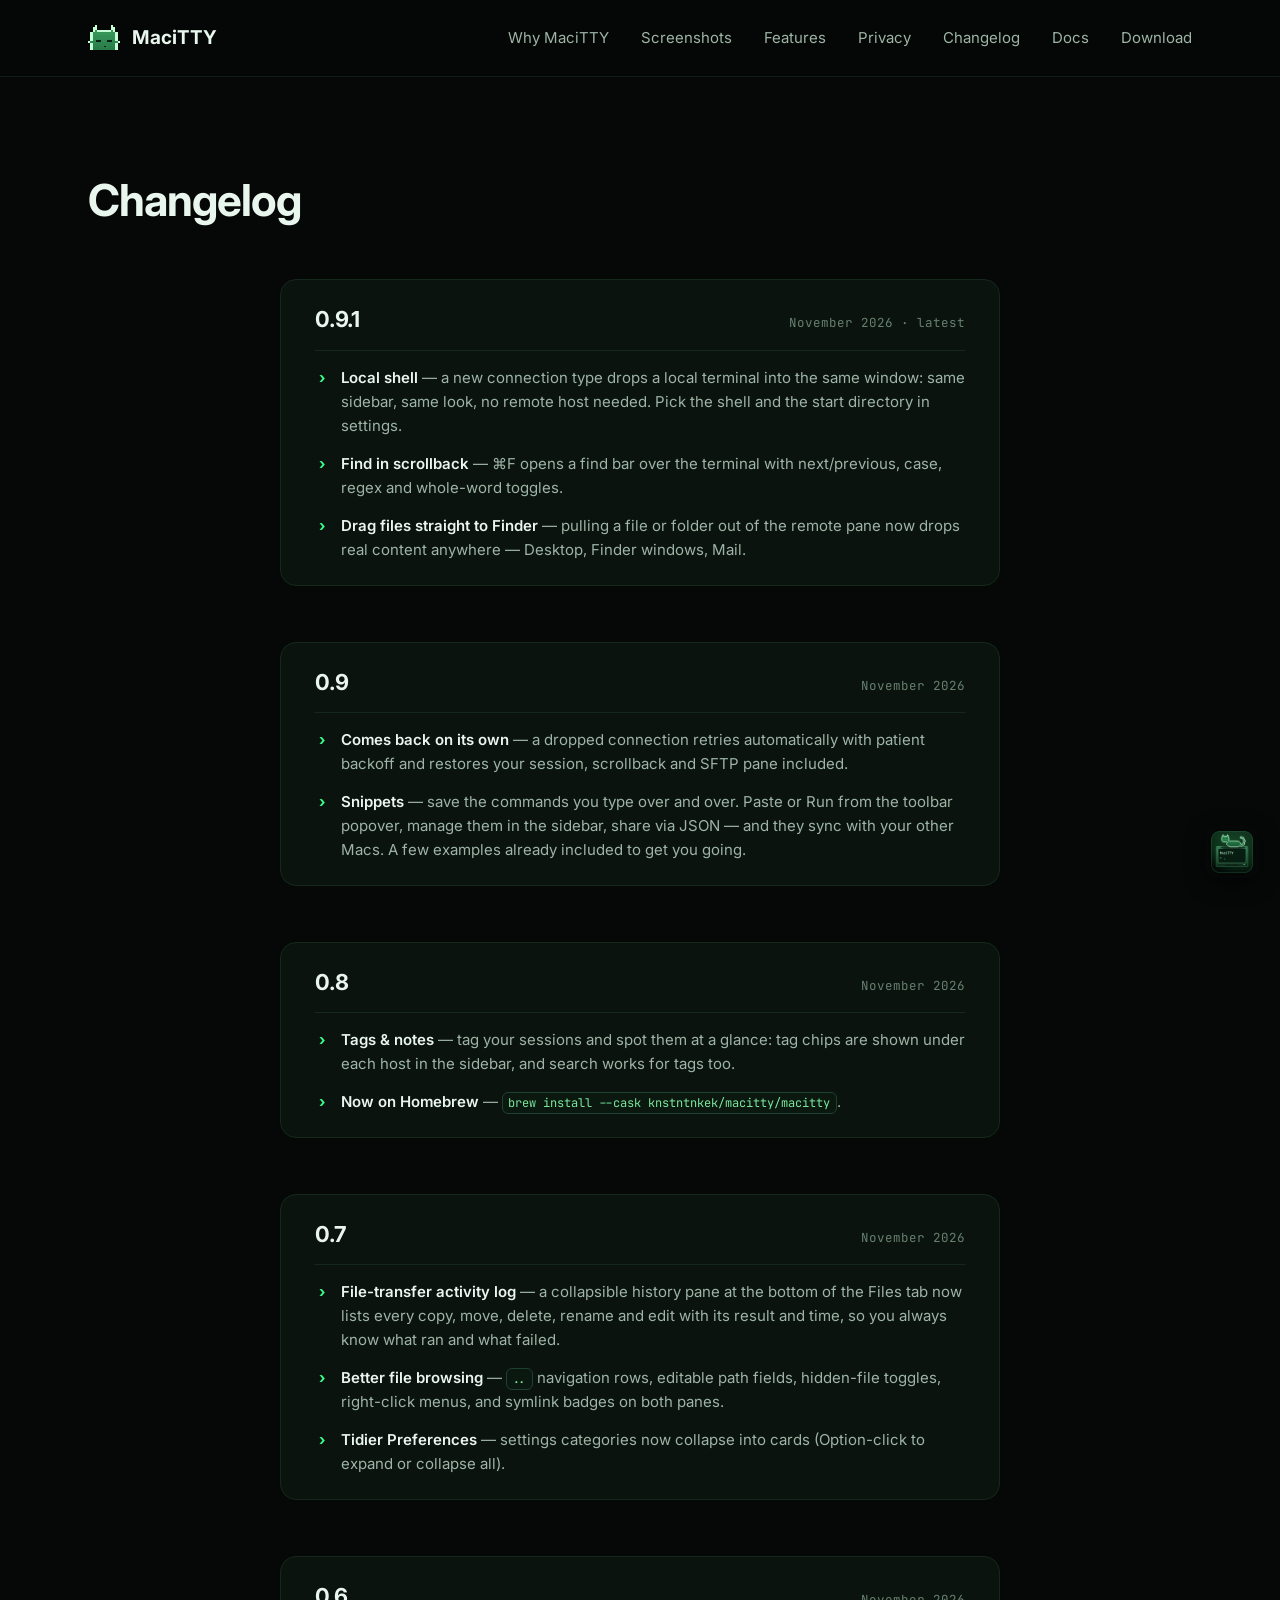
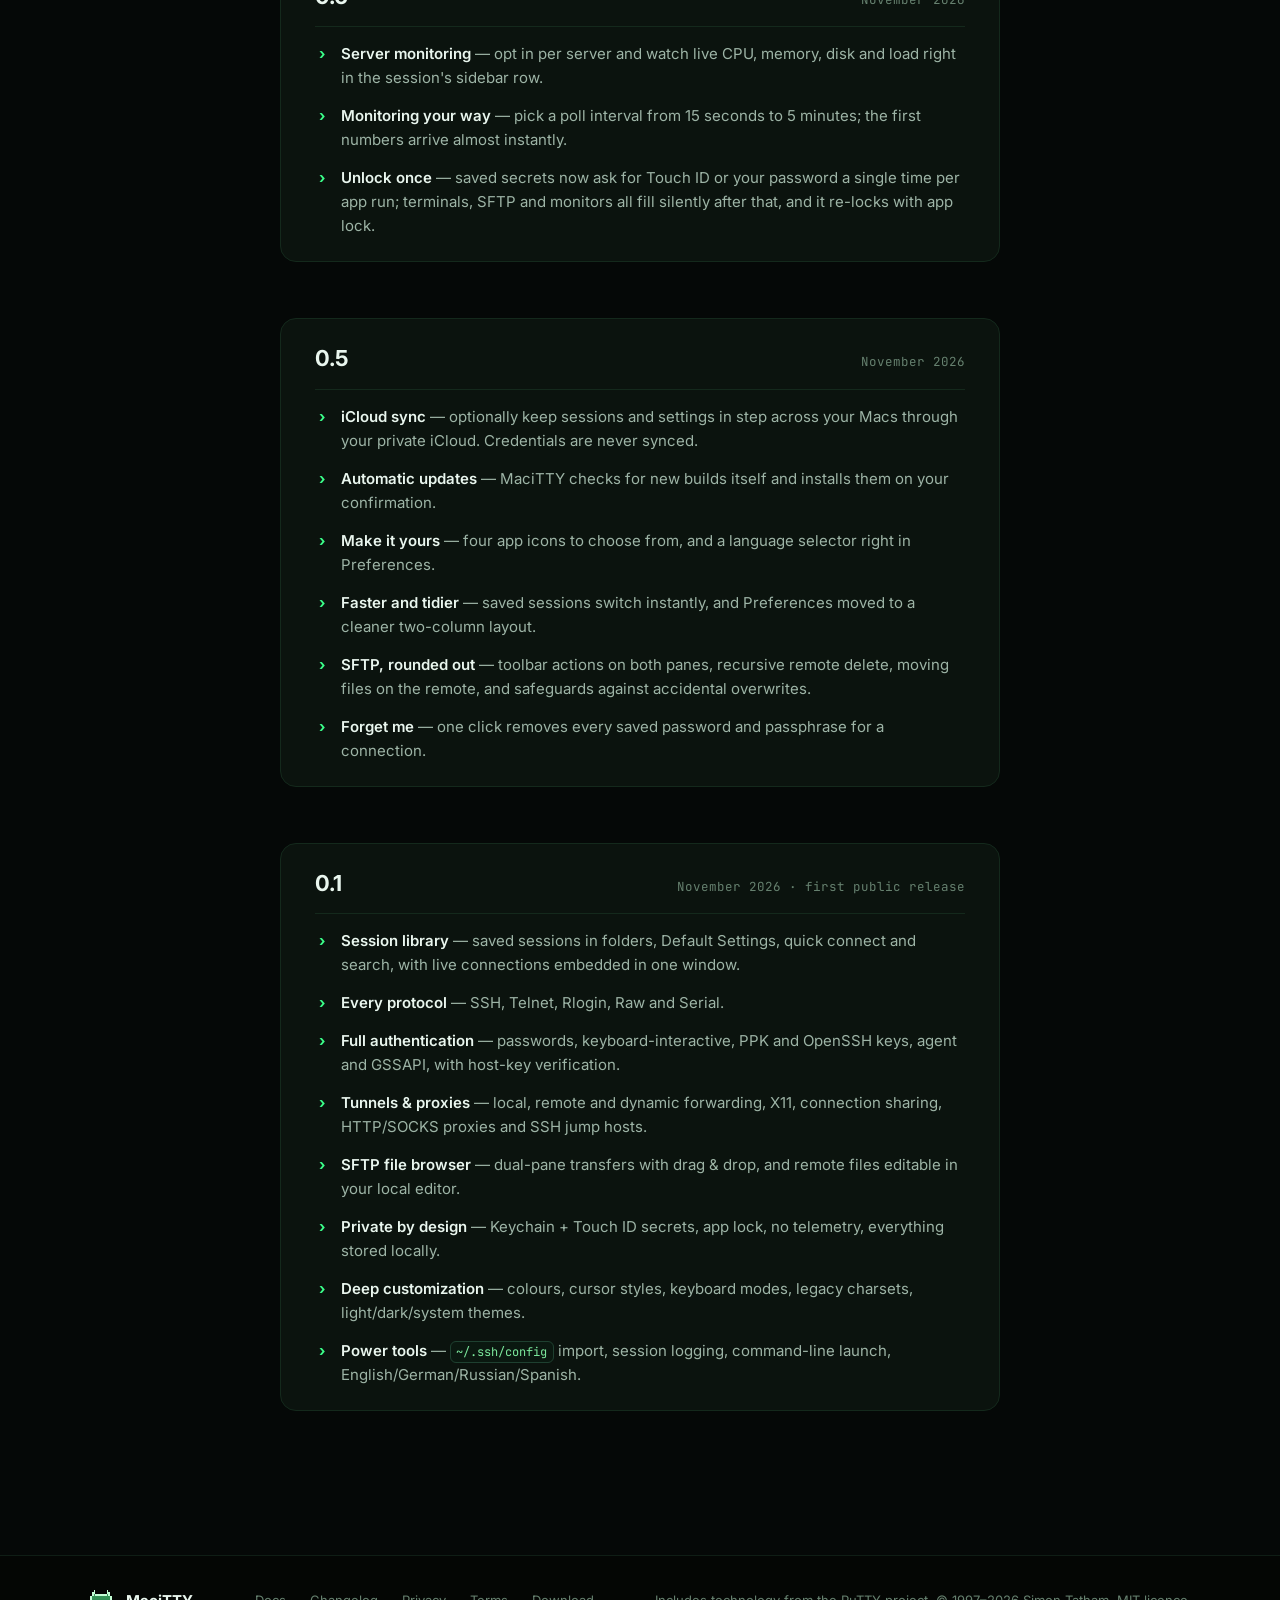
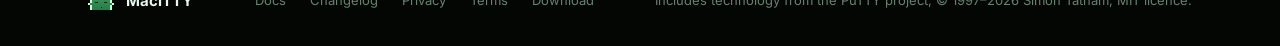
==== commit 52c3ea5a: "Revert "Site content for the 1.0 release" This reverts commit 23f1f559e7bbe664d9dc54f2865f983335904b" ====
--- a/changelog.html
+++ b/changelog.html
@@ -19,7 +19,7 @@
 <link rel="preconnect" href="https://fonts.googleapis.com">
 <link rel="preconnect" href="https://fonts.gstatic.com" crossorigin>
 <link href="https://fonts.googleapis.com/css2?family=Inter:wght@400;600;700&family=JetBrains+Mono:wght@400;700&display=swap" rel="stylesheet">
-<link rel="stylesheet" href="style.css?v=20261112-2">
+<link rel="stylesheet" href="style.css?v=20261109-1">
 </head>
 <body>
 
@@ -51,7 +51,6 @@
       <a href="index.html#why">Why MaciTTY</a>
       <a href="index.html#screenshots">Screenshots</a>
       <a href="index.html#features">Features</a>
-      <a href="index.html#pro">Pro</a>
       <a href="index.html#privacy">Privacy</a>
       <a href="changelog.html">Changelog</a>
       <a href="docs.html">Docs</a>
@@ -67,34 +66,8 @@
 
       <div class="release">
         <div class="release-head">
-          <h2>1.0</h2>
+          <h2>0.9.1</h2>
           <span class="release-date">November 2026 · latest</span>
-        </div>
-        <ul class="release-list">
-          <li><strong>Split view</strong> — two terminals side by side, or a
-          terminal and its files, with per-pane focus and ⌘]/⌘[ switching.
-          Right-click a session for "Open in New Pane".</li>
-          <li><strong>MaciTTY Pro</strong> — a free tier that does the real
-          work: 12 saved sessions and 4 connections at once, no account, no
-          time limit. Pro lifts the caps and adds split view, iCloud sync,
-          session logging and snippet export — $1.49/month, $14.99/year or
-          $29.99 once. Already using MaciTTY? Your
-          install keeps Pro free.</li>
-          <li><strong>Also on the Mac App Store</strong> — the sandboxed
-          build; the direct download keeps a few power extras the sandbox
-          forbids (local shell, agent forwarding, X11).</li>
-          <li><strong>Settings, navigated</strong> — the session editor is
-          now a grouped category sidebar, and picking a jump host is a
-          picker instead of a remembered name.</li>
-          <li><strong>A livelier library</strong> — drag sessions to reorder
-          and move them between folders, with live status in each row.</li>
-        </ul>
-      </div>
-
-      <div class="release">
-        <div class="release-head">
-          <h2>0.9.1</h2>
-          <span class="release-date">November 2026</span>
         </div>
         <ul class="release-list">
           <li><strong>Local shell</strong> — a new connection type drops a
--- a/style.css
+++ b/style.css
@@ -328,86 +328,6 @@
 .check-row strong { display: block; font-size: 15px; margin-bottom: 3px; }
 .check-row span { font-size: 15px; color: var(--body); }
 
-/* ---------- pro ---------- */
-.pro-tag {
-  font-family: var(--mono);
-  font-size: 10.5px;
-  font-weight: 700;
-  color: var(--accent);
-  border: 1px solid #2E5C41;
-  border-radius: 5px;
-  padding: 1px 7px;
-  vertical-align: 3px;
-  letter-spacing: 0.04em;
-}
-.pro-grid {
-  display: grid;
-  grid-template-columns: repeat(2, 1fr);
-  gap: 20px;
-  max-width: 880px;
-  margin: 0 auto;
-}
-.pro-card {
-  display: flex;
-  flex-direction: column;
-  background: var(--card);
-  border: 1px solid var(--border);
-  border-radius: 18px;
-  padding: 30px 34px;
-}
-.pro-card-hi { border-color: var(--border-strong); }
-.pro-tier {
-  font-family: var(--mono);
-  font-size: 12px;
-  letter-spacing: 0.12em;
-  text-transform: uppercase;
-  color: var(--accent);
-  margin-bottom: 20px;
-}
-.pro-card-hi .pro-tier { color: var(--accent); }
-.pro-list { list-style: none; flex: 1; }
-.pro-list li {
-  position: relative;
-  padding: 6px 0 6px 24px;
-  font-size: 15px;
-  color: var(--body);
-}
-.pro-list li::before {
-  content: "›";
-  position: absolute;
-  left: 4px;
-  color: var(--accent);
-  font-weight: 700;
-}
-.pro-price {
-  font-family: var(--mono);
-  font-size: 16px;
-  color: var(--text);
-  margin-top: 18px;
-}
-.pro-price span { color: var(--mono-dim); font-size: 12px; }
-.pro-cta { margin-top: 16px; }
-.pro-fine {
-  font-size: 12.5px;
-  line-height: 1.55;
-  color: var(--mono-dim);
-  margin-top: 12px;
-}
-.pro-note {
-  text-align: center;
-  font-size: 14px;
-  color: var(--body);
-  margin-top: 28px;
-}
-.feature-note {
-  font-size: 12.5px;
-  line-height: 1.55;
-  color: var(--mono-dim);
-  text-align: center;
-  max-width: 560px;
-  margin: 26px auto 0;
-}
-
 /* ---------- coming ---------- */
 .coming-card {
   text-align: center;
@@ -679,7 +599,7 @@
   .hero { padding-top: 64px; }
   .hero-cat { height: 180px; }
   .hero-visual { height: 210px; }
-  .pain-grid, .feature-grid, .pro-grid { grid-template-columns: 1fr; }
+  .pain-grid, .feature-grid { grid-template-columns: 1fr; }
   .nav nav { gap: 18px; -webkit-mask-image: linear-gradient(to right, black 85%, transparent); mask-image: linear-gradient(to right, black 85%, transparent); }
   .nav nav a { font-size: 14px; }
   .coming-card { padding: 36px 24px; }
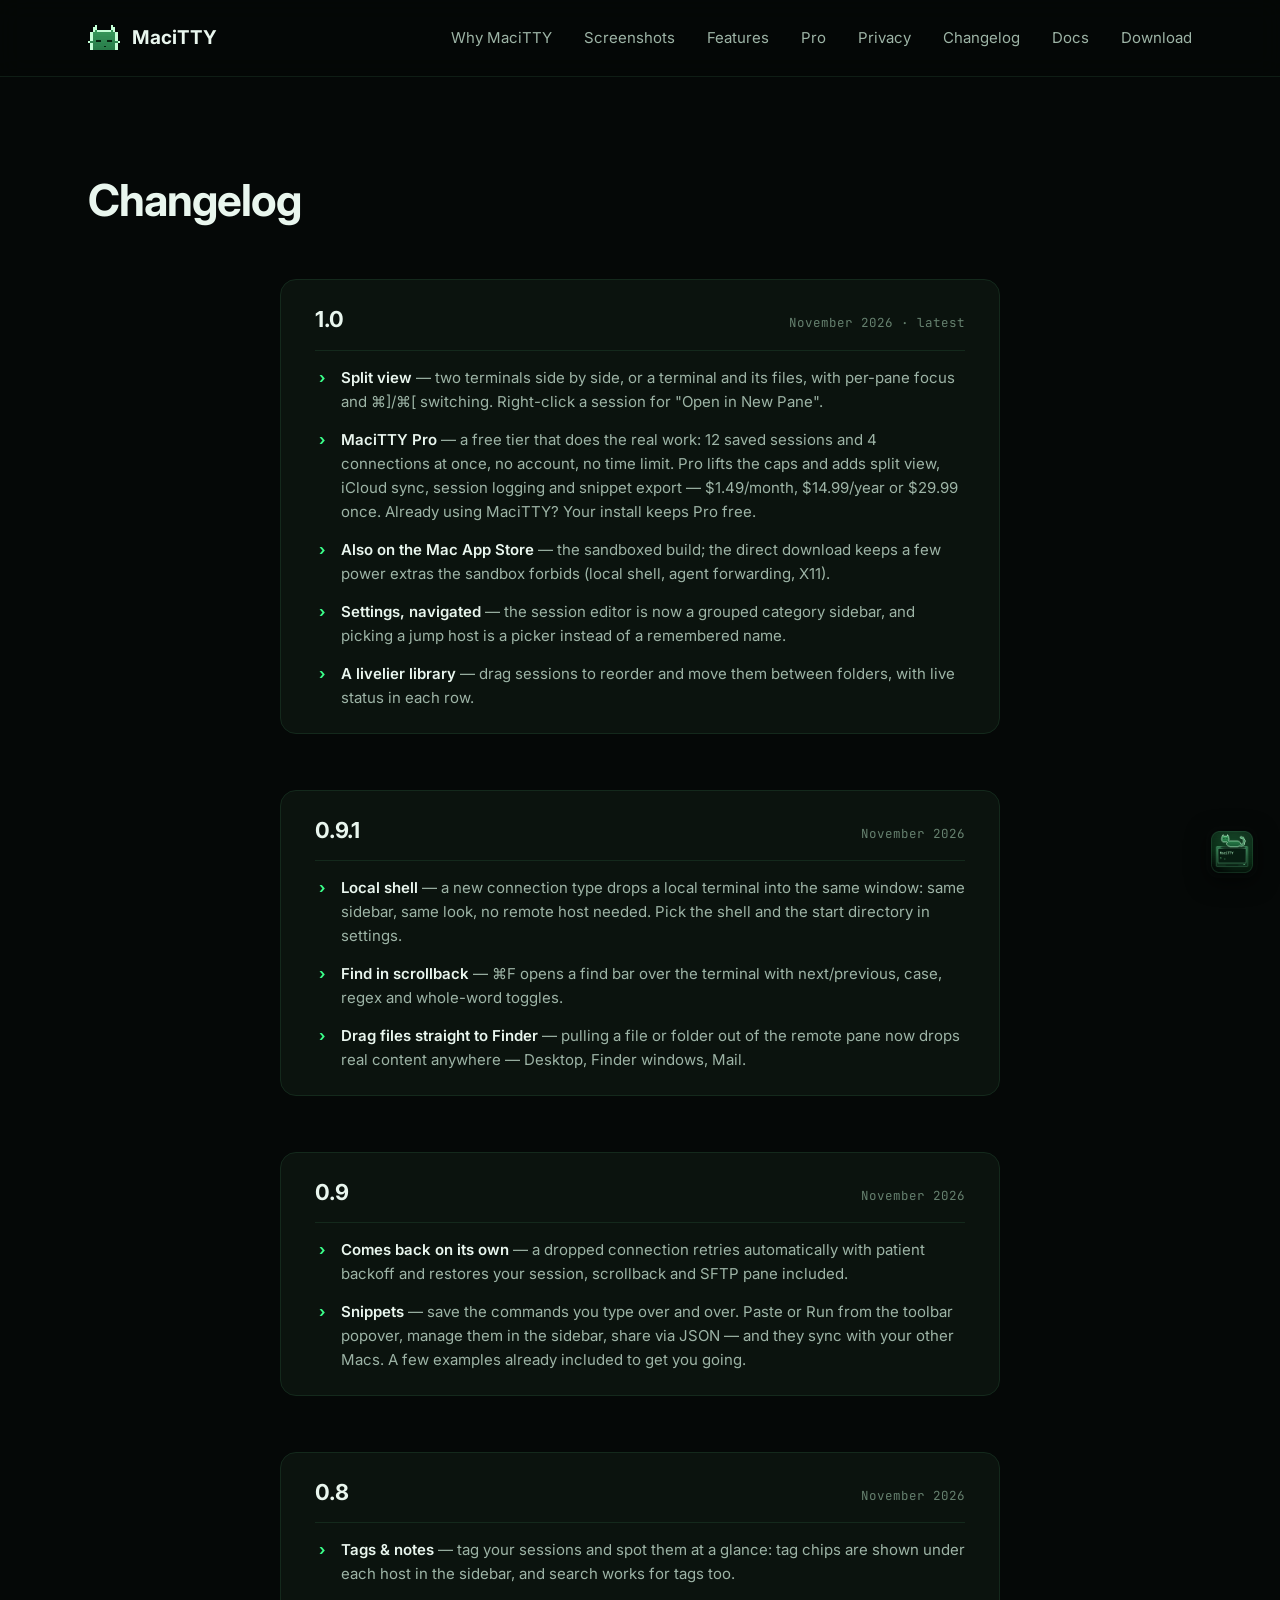
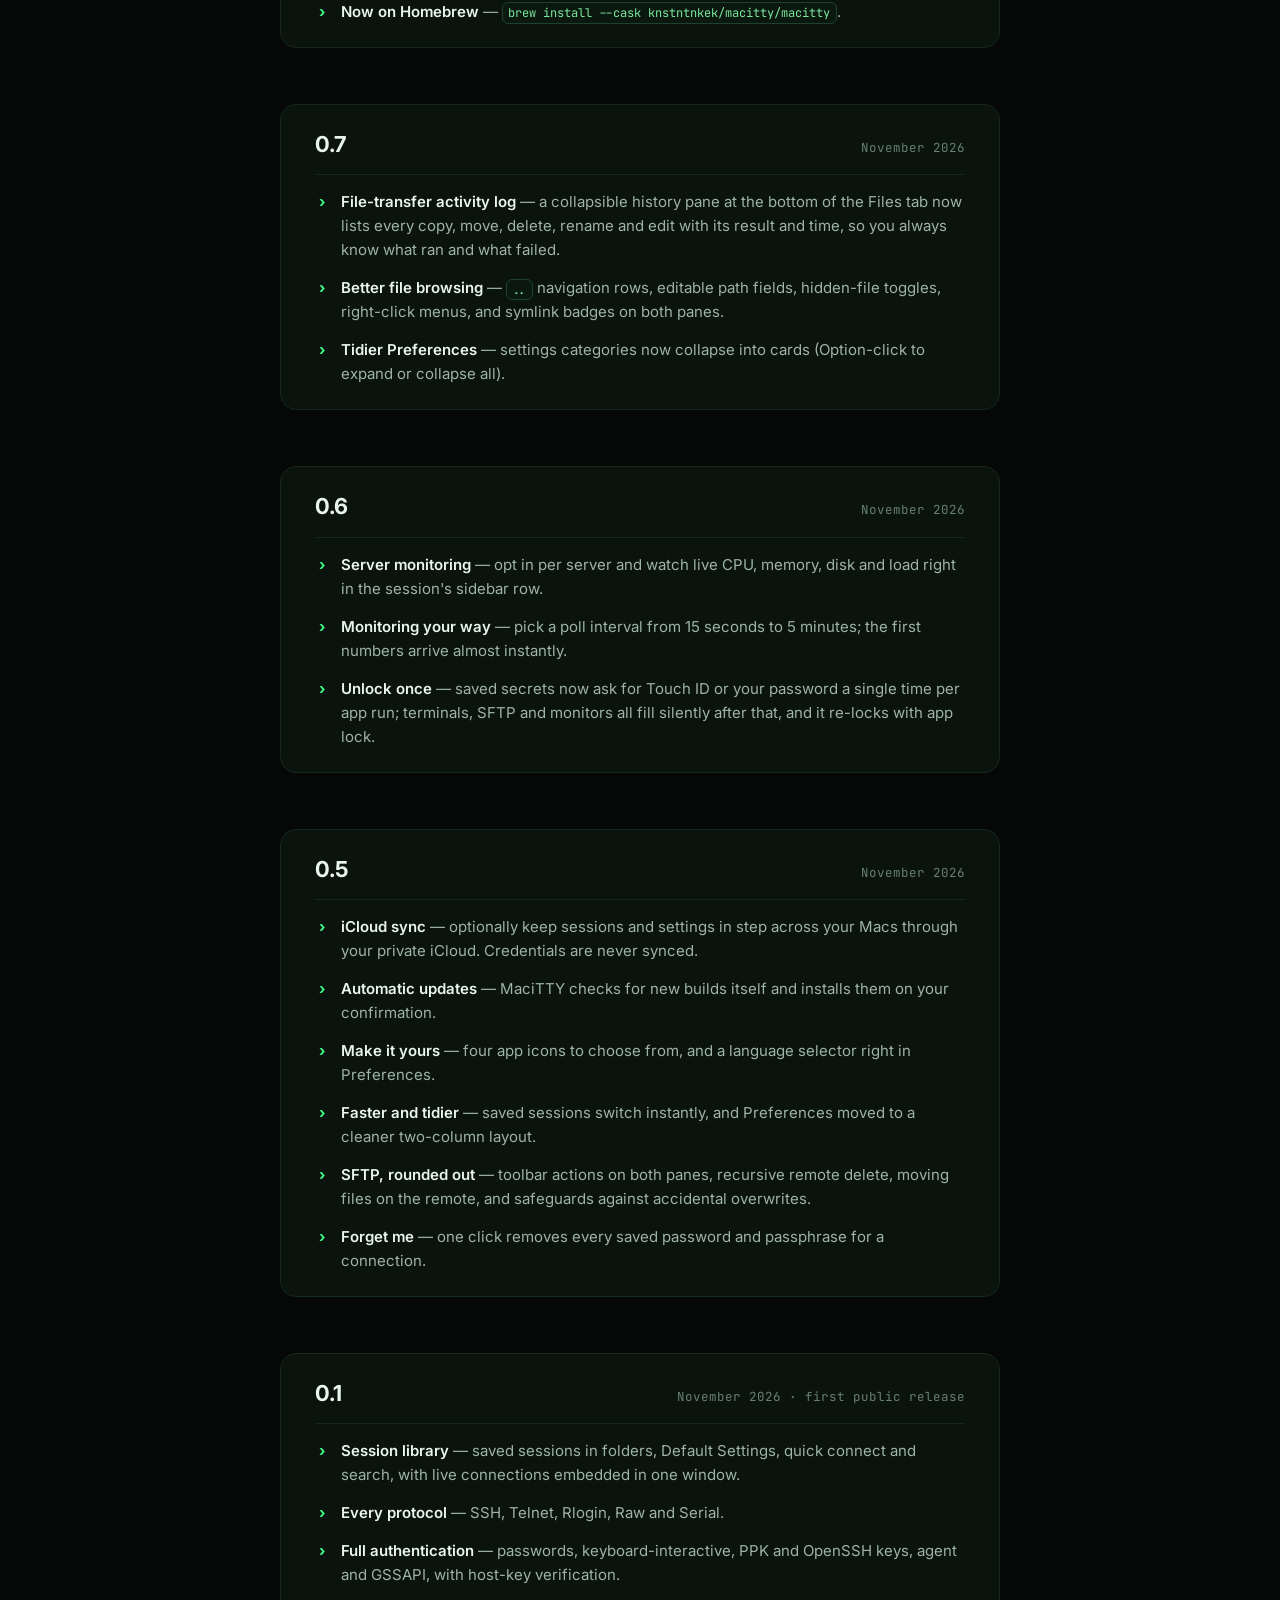
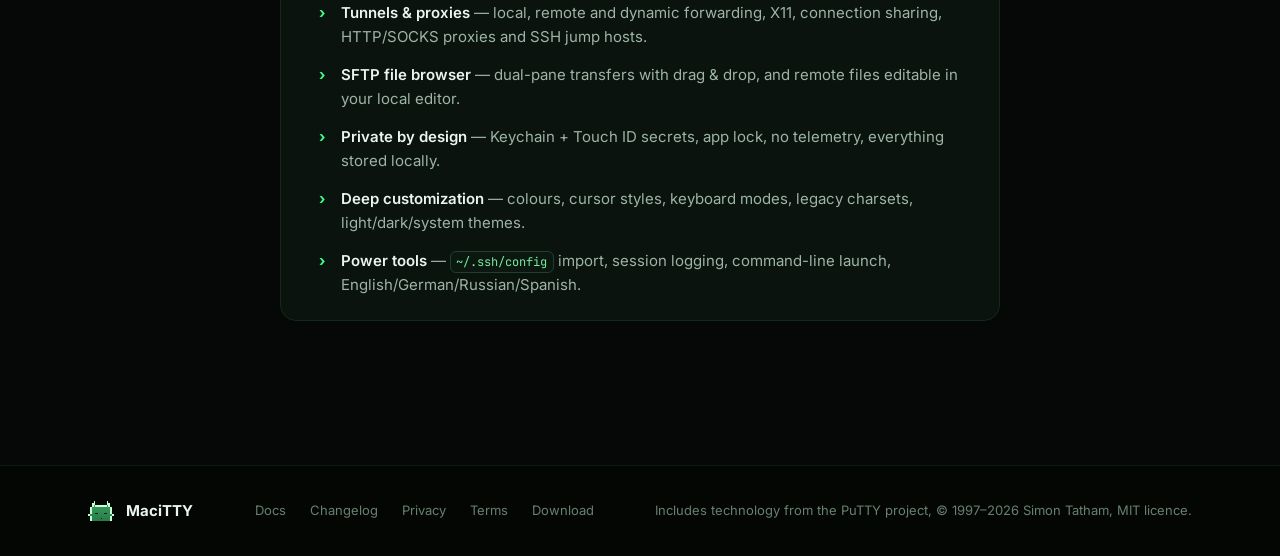
==== commit caa067f9: "Add files via upload" ====
--- a/changelog.html
+++ b/changelog.html
@@ -19,7 +19,7 @@
 <link rel="preconnect" href="https://fonts.googleapis.com">
 <link rel="preconnect" href="https://fonts.gstatic.com" crossorigin>
 <link href="https://fonts.googleapis.com/css2?family=Inter:wght@400;600;700&family=JetBrains+Mono:wght@400;700&display=swap" rel="stylesheet">
-<link rel="stylesheet" href="style.css?v=20261109-1">
+<link rel="stylesheet" href="style.css?v=20261112-2">
 </head>
 <body>
 
@@ -51,6 +51,7 @@
       <a href="index.html#why">Why MaciTTY</a>
       <a href="index.html#screenshots">Screenshots</a>
       <a href="index.html#features">Features</a>
+      <a href="index.html#pro">Pro</a>
       <a href="index.html#privacy">Privacy</a>
       <a href="changelog.html">Changelog</a>
       <a href="docs.html">Docs</a>
@@ -66,8 +67,34 @@
 
       <div class="release">
         <div class="release-head">
+          <h2>1.0</h2>
+          <span class="release-date">November 2026 · latest</span>
+        </div>
+        <ul class="release-list">
+          <li><strong>Split view</strong> — two terminals side by side, or a
+          terminal and its files, with per-pane focus and ⌘]/⌘[ switching.
+          Right-click a session for "Open in New Pane".</li>
+          <li><strong>MaciTTY Pro</strong> — a free tier that does the real
+          work: 12 saved sessions and 4 connections at once, no account, no
+          time limit. Pro lifts the caps and adds split view, iCloud sync,
+          session logging and snippet export — $1.49/month, $14.99/year or
+          $29.99 once. Already using MaciTTY? Your
+          install keeps Pro free.</li>
+          <li><strong>Also on the Mac App Store</strong> — the sandboxed
+          build; the direct download keeps a few power extras the sandbox
+          forbids (local shell, agent forwarding, X11).</li>
+          <li><strong>Settings, navigated</strong> — the session editor is
+          now a grouped category sidebar, and picking a jump host is a
+          picker instead of a remembered name.</li>
+          <li><strong>A livelier library</strong> — drag sessions to reorder
+          and move them between folders, with live status in each row.</li>
+        </ul>
+      </div>
+
+      <div class="release">
+        <div class="release-head">
           <h2>0.9.1</h2>
-          <span class="release-date">November 2026 · latest</span>
+          <span class="release-date">November 2026</span>
         </div>
         <ul class="release-list">
           <li><strong>Local shell</strong> — a new connection type drops a
--- a/style.css
+++ b/style.css
@@ -328,6 +328,86 @@
 .check-row strong { display: block; font-size: 15px; margin-bottom: 3px; }
 .check-row span { font-size: 15px; color: var(--body); }
 
+/* ---------- pro ---------- */
+.pro-tag {
+  font-family: var(--mono);
+  font-size: 10.5px;
+  font-weight: 700;
+  color: var(--accent);
+  border: 1px solid #2E5C41;
+  border-radius: 5px;
+  padding: 1px 7px;
+  vertical-align: 3px;
+  letter-spacing: 0.04em;
+}
+.pro-grid {
+  display: grid;
+  grid-template-columns: repeat(2, 1fr);
+  gap: 20px;
+  max-width: 880px;
+  margin: 0 auto;
+}
+.pro-card {
+  display: flex;
+  flex-direction: column;
+  background: var(--card);
+  border: 1px solid var(--border);
+  border-radius: 18px;
+  padding: 30px 34px;
+}
+.pro-card-hi { border-color: var(--border-strong); }
+.pro-tier {
+  font-family: var(--mono);
+  font-size: 12px;
+  letter-spacing: 0.12em;
+  text-transform: uppercase;
+  color: var(--accent);
+  margin-bottom: 20px;
+}
+.pro-card-hi .pro-tier { color: var(--accent); }
+.pro-list { list-style: none; flex: 1; }
+.pro-list li {
+  position: relative;
+  padding: 6px 0 6px 24px;
+  font-size: 15px;
+  color: var(--body);
+}
+.pro-list li::before {
+  content: "›";
+  position: absolute;
+  left: 4px;
+  color: var(--accent);
+  font-weight: 700;
+}
+.pro-price {
+  font-family: var(--mono);
+  font-size: 16px;
+  color: var(--text);
+  margin-top: 18px;
+}
+.pro-price span { color: var(--mono-dim); font-size: 12px; }
+.pro-cta { margin-top: 16px; }
+.pro-fine {
+  font-size: 12.5px;
+  line-height: 1.55;
+  color: var(--mono-dim);
+  margin-top: 12px;
+}
+.pro-note {
+  text-align: center;
+  font-size: 14px;
+  color: var(--body);
+  margin-top: 28px;
+}
+.feature-note {
+  font-size: 12.5px;
+  line-height: 1.55;
+  color: var(--mono-dim);
+  text-align: center;
+  max-width: 560px;
+  margin: 26px auto 0;
+}
+
 /* ---------- coming ---------- */
 .coming-card {
   text-align: center;
@@ -599,7 +679,7 @@
   .hero { padding-top: 64px; }
   .hero-cat { height: 180px; }
   .hero-visual { height: 210px; }
-  .pain-grid, .feature-grid { grid-template-columns: 1fr; }
+  .pain-grid, .feature-grid, .pro-grid { grid-template-columns: 1fr; }
   .nav nav { gap: 18px; -webkit-mask-image: linear-gradient(to right, black 85%, transparent); mask-image: linear-gradient(to right, black 85%, transparent); }
   .nav nav a { font-size: 14px; }
   .coming-card { padding: 36px 24px; }
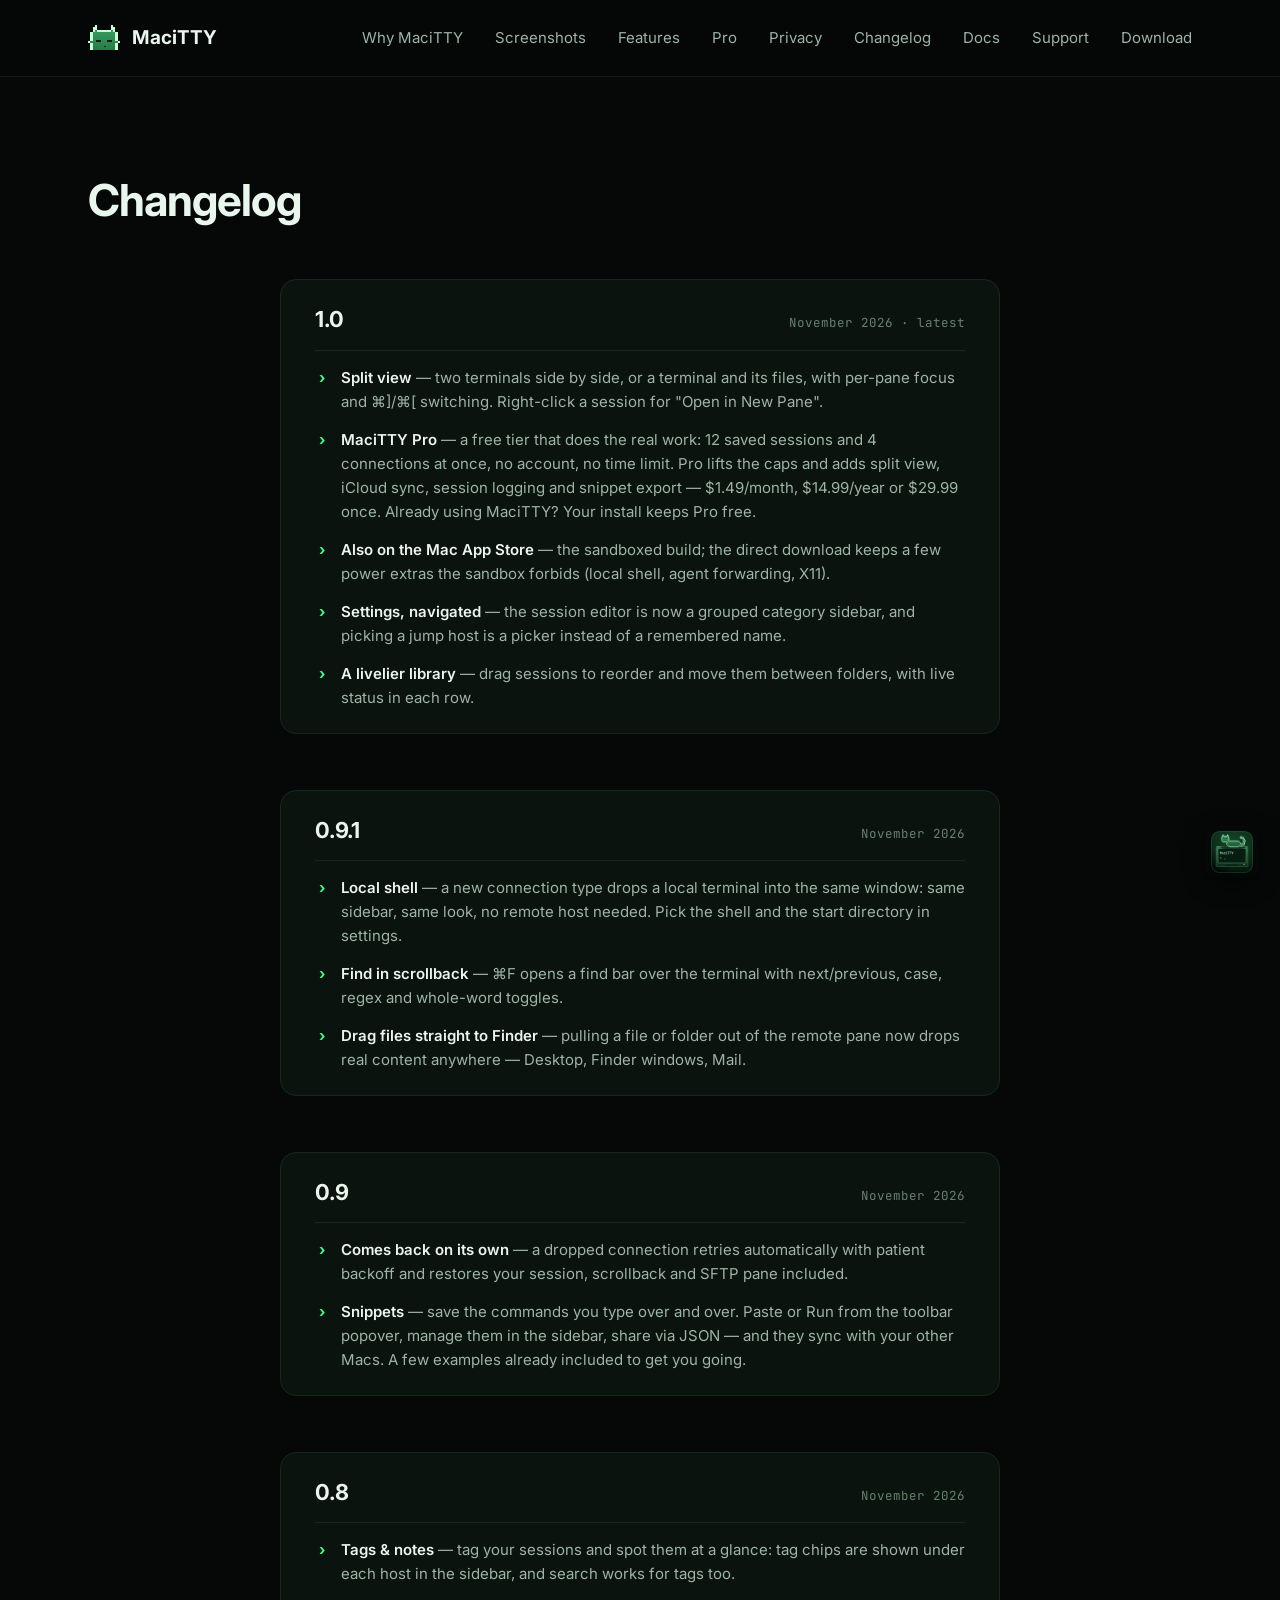
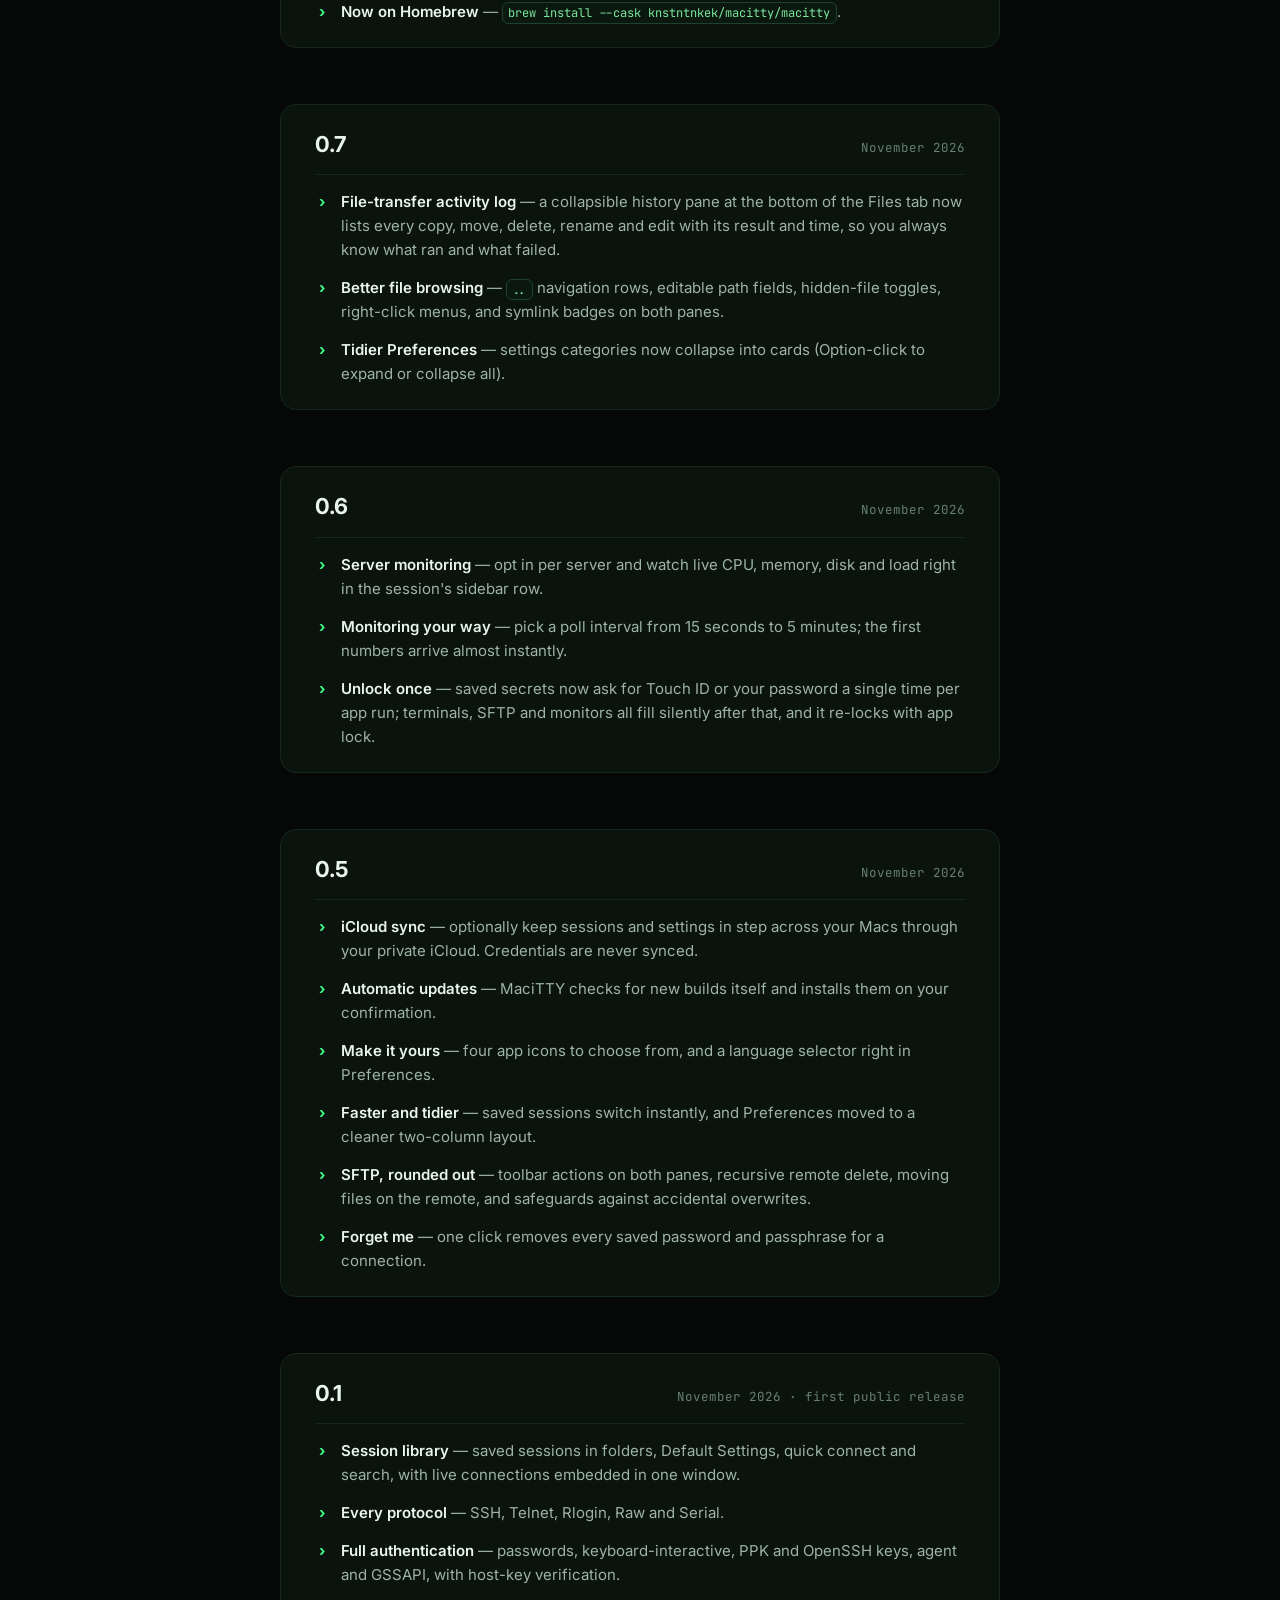
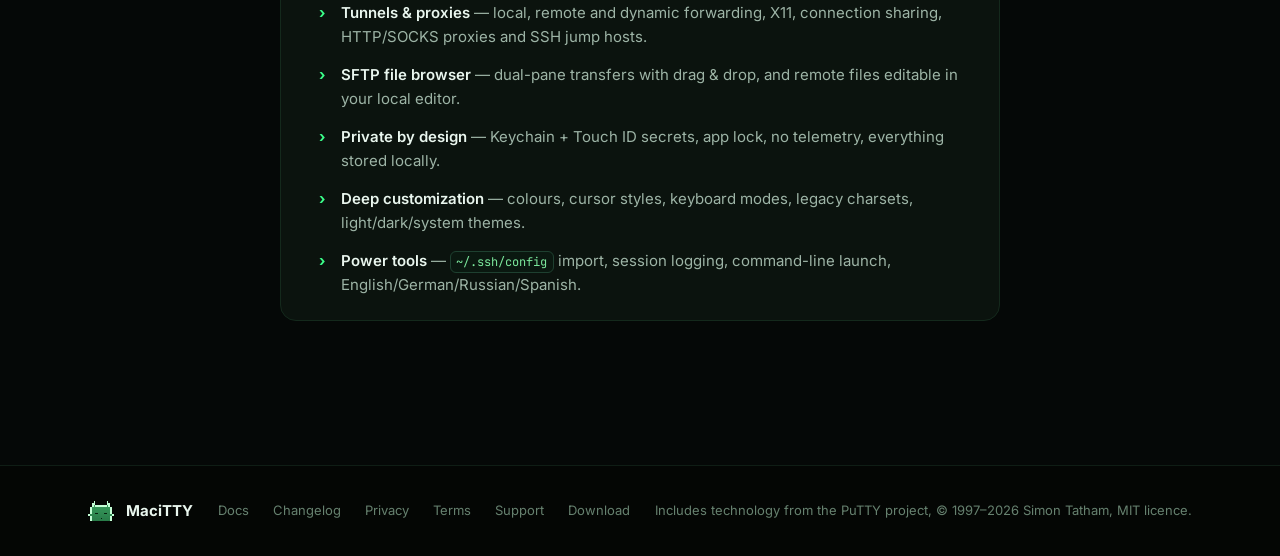
==== commit 1160a2d5: "Add support page" ====
--- a/changelog.html
+++ b/changelog.html
@@ -19,7 +19,7 @@
 <link rel="preconnect" href="https://fonts.googleapis.com">
 <link rel="preconnect" href="https://fonts.gstatic.com" crossorigin>
 <link href="https://fonts.googleapis.com/css2?family=Inter:wght@400;600;700&family=JetBrains+Mono:wght@400;700&display=swap" rel="stylesheet">
-<link rel="stylesheet" href="style.css?v=20261112-2">
+<link rel="stylesheet" href="style.css?v=20261118-1">
 </head>
 <body>
 
@@ -55,6 +55,7 @@
       <a href="index.html#privacy">Privacy</a>
       <a href="changelog.html">Changelog</a>
       <a href="docs.html">Docs</a>
+      <a href="support.html">Support</a>
       <a href="index.html#download">Download</a>
     </nav>
   </div>
@@ -237,6 +238,7 @@
       <a href="changelog.html">Changelog</a>
       <a href="privacy.html">Privacy</a>
       <a href="terms.html">Terms</a>
+      <a href="support.html">Support</a>
       <a href="index.html#download">Download</a>
     </nav>
     <p class="footer-note">Includes technology from the PuTTY project, © 1997–2026 Simon Tatham, MIT licence.</p>
--- a/style.css
+++ b/style.css
@@ -674,12 +674,57 @@
 .docs-prevnext .pn { font-size: 14px; }
 
 /* ---------- responsive ---------- */
+/* SUPPORT PAGE */
+.support-hero { text-align: center; padding: 72px 0 10px; }
+.support-icon {
+  width: 128px; height: 128px; border-radius: 30px;
+  box-shadow: 0 0 64px rgba(59,255,138,.16), 0 20px 50px rgba(0,0,0,.55);
+  animation: icon-float 5s ease-in-out infinite;
+}
+@keyframes icon-float {
+  0%, 100% { transform: translateY(0); }
+  50% { transform: translateY(-9px); }
+}
+.support-hero h1 { font-size: 44px; letter-spacing: -0.02em; margin-top: 30px; }
+.support-hero .section-sub { max-width: 540px; margin: 14px auto 0; }
+
+.channel-grid {
+  display: grid; grid-template-columns: 1fr 1fr; gap: 22px;
+  max-width: 880px; margin: 52px auto 0;
+}
+.channel-card {
+  background: var(--card); border: 1px solid var(--border);
+  border-radius: 18px; padding: 30px 32px;
+  display: flex; flex-direction: column;
+  transition: border-color .2s;
+}
+.channel-card:hover { border-color: var(--border-strong); }
+.channel-card .glyph {
+  font-family: var(--mono); font-size: 20px; color: var(--accent);
+}
+.channel-card h3 { margin: 14px 0 8px; font-size: 19px; }
+.channel-card p { color: var(--body); font-size: 14.5px; line-height: 1.6; flex: 1; }
+.channel-cmd {
+  display: block; font-family: var(--mono); font-size: 12.5px;
+  color: var(--accent-soft); background: #08130C;
+  border: 1px solid var(--border); border-radius: 10px;
+  padding: 11px 14px; margin: 18px 0; word-break: break-all;
+}
+.channel-cmd .prompt { color: var(--mono-dim); }
+
+.support-links {
+  text-align: center; color: var(--mono-dim); font-size: 13.5px;
+  margin: 44px auto 0; max-width: 560px;
+}
+.support-links a { color: var(--accent-soft); }
+.support-links .sep { color: var(--faint); margin: 0 10px; }
+
 @media (max-width: 860px) {
   .wrap { padding: 0 20px; }
   .hero { padding-top: 64px; }
   .hero-cat { height: 180px; }
   .hero-visual { height: 210px; }
-  .pain-grid, .feature-grid, .pro-grid { grid-template-columns: 1fr; }
+  .pain-grid, .feature-grid, .pro-grid, .channel-grid { grid-template-columns: 1fr; }
   .nav nav { gap: 18px; -webkit-mask-image: linear-gradient(to right, black 85%, transparent); mask-image: linear-gradient(to right, black 85%, transparent); }
   .nav nav a { font-size: 14px; }
   .coming-card { padding: 36px 24px; }
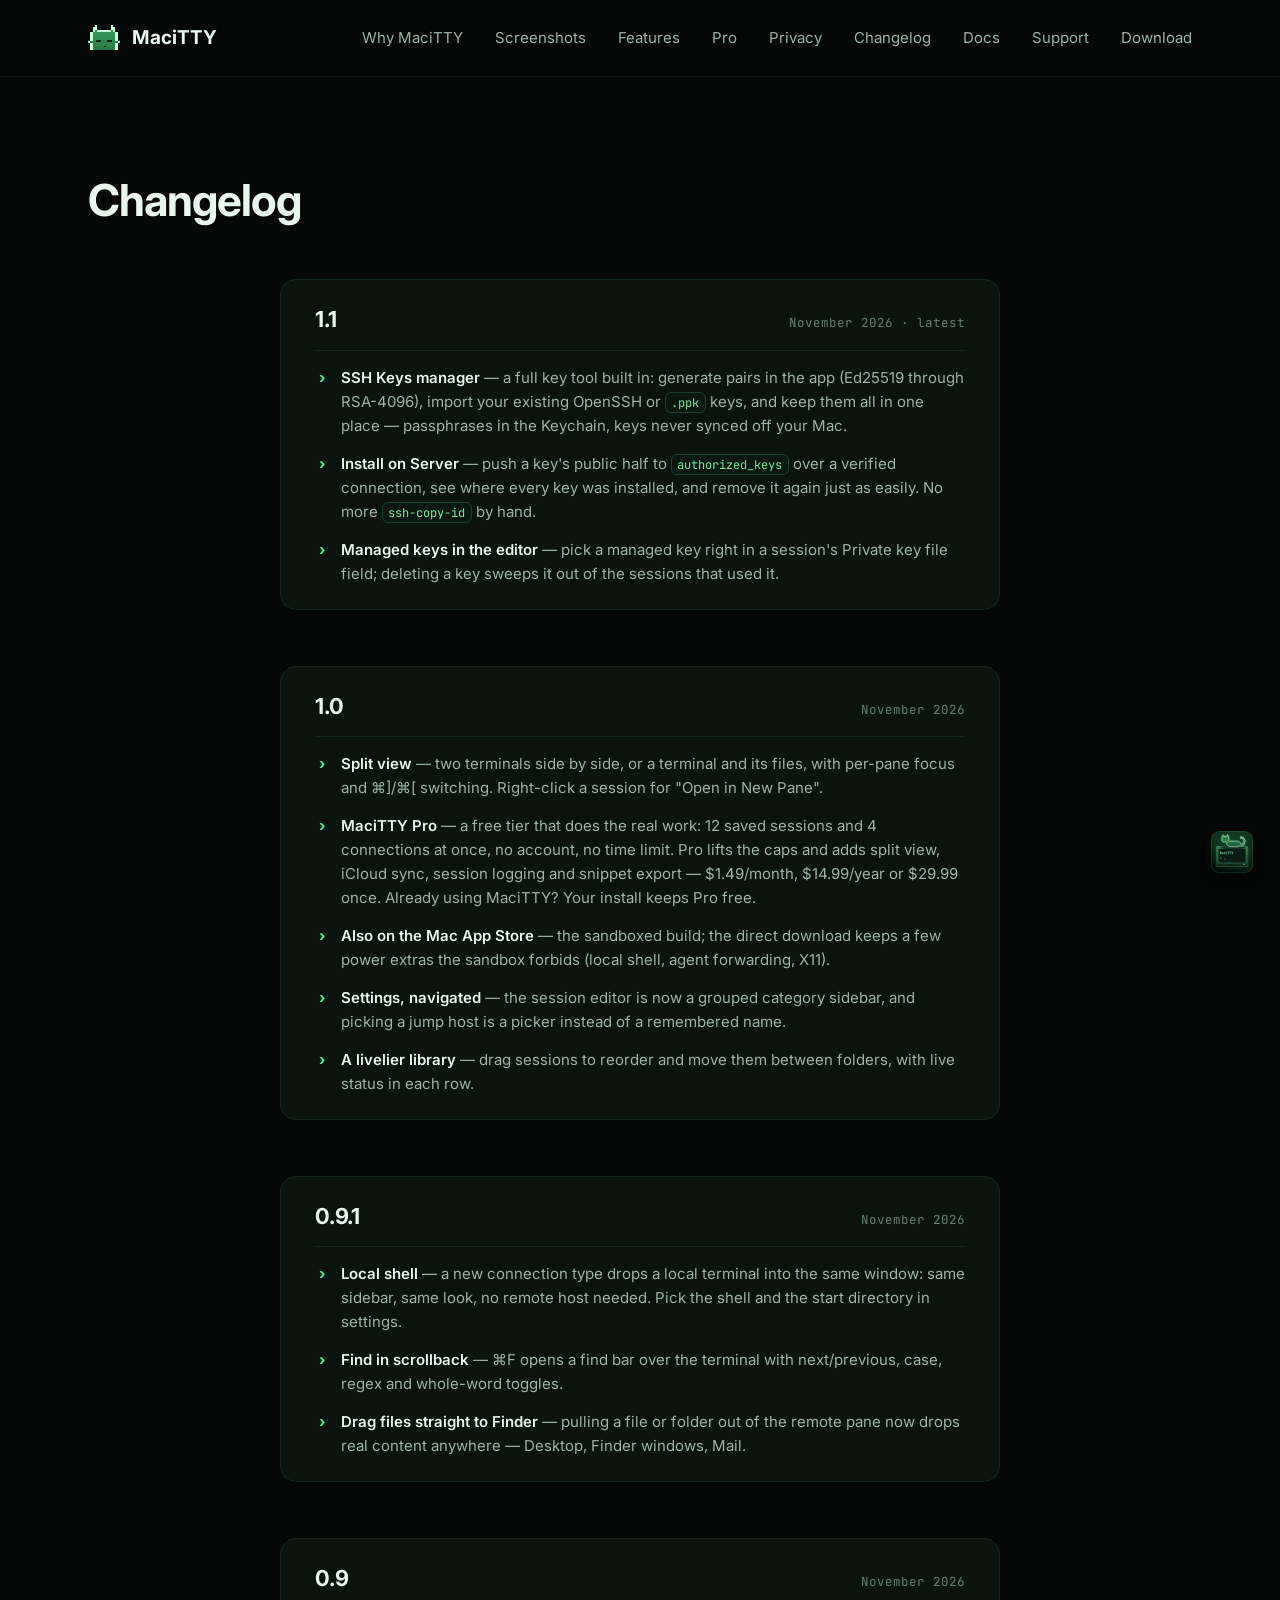
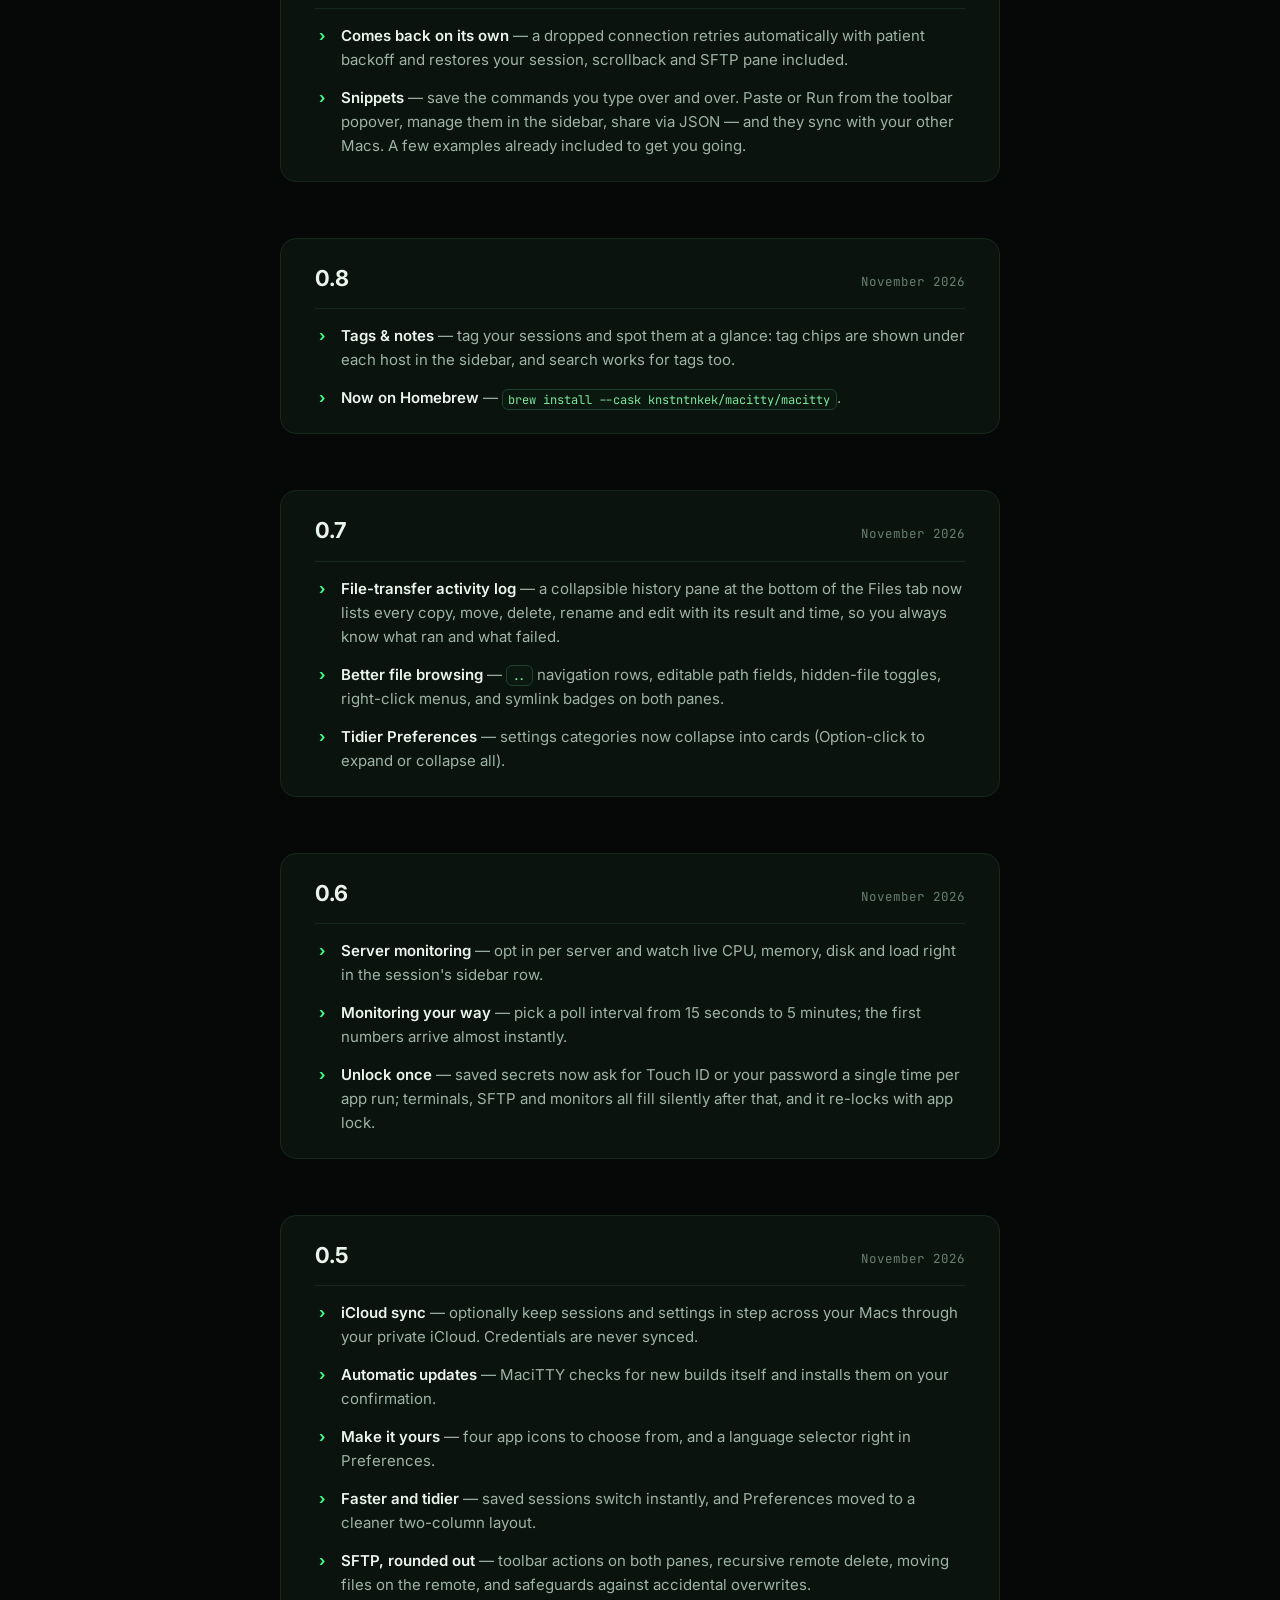
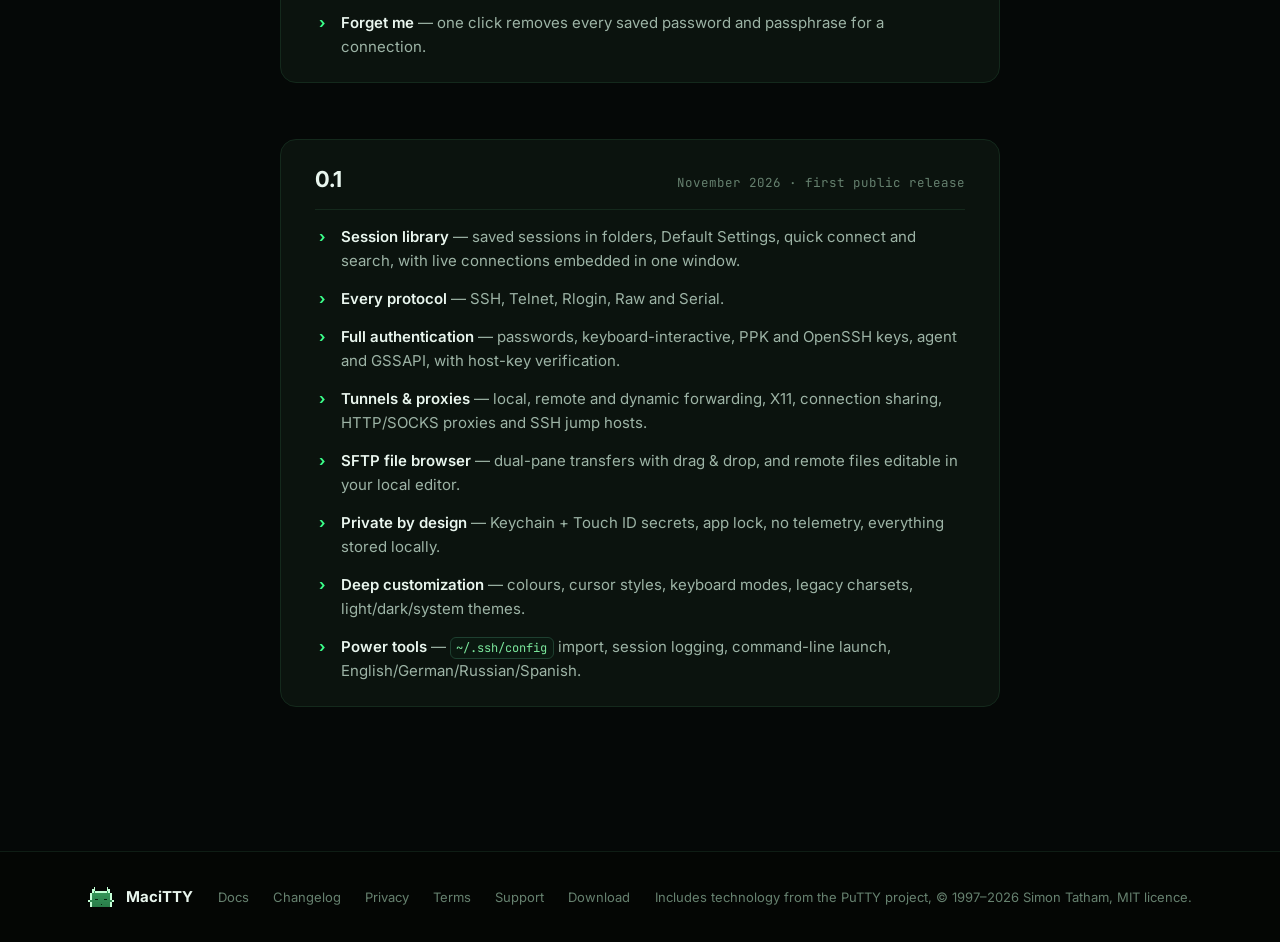
==== commit aee53cb2: "MaciTTY 1.1 — SSH Keys manager" ====
--- a/changelog.html
+++ b/changelog.html
@@ -68,8 +68,29 @@
 
       <div class="release">
         <div class="release-head">
+          <h2>1.1</h2>
+          <span class="release-date">November 2026 · latest</span>
+        </div>
+        <ul class="release-list">
+          <li><strong>SSH Keys manager</strong> — a full key tool built in:
+          generate pairs in the app (Ed25519 through RSA-4096), import your
+          existing OpenSSH or <code>.ppk</code> keys, and keep them all in
+          one place — passphrases in the Keychain, keys never synced off
+          your Mac.</li>
+          <li><strong>Install on Server</strong> — push a key's public half
+          to <code>authorized_keys</code> over a verified connection, see
+          where every key was installed, and remove it again just as easily.
+          No more <code>ssh-copy-id</code> by hand.</li>
+          <li><strong>Managed keys in the editor</strong> — pick a managed
+          key right in a session's Private key file field; deleting a key
+          sweeps it out of the sessions that used it.</li>
+        </ul>
+      </div>
+
+      <div class="release">
+        <div class="release-head">
           <h2>1.0</h2>
-          <span class="release-date">November 2026 · latest</span>
+          <span class="release-date">November 2026</span>
         </div>
         <ul class="release-list">
           <li><strong>Split view</strong> — two terminals side by side, or a
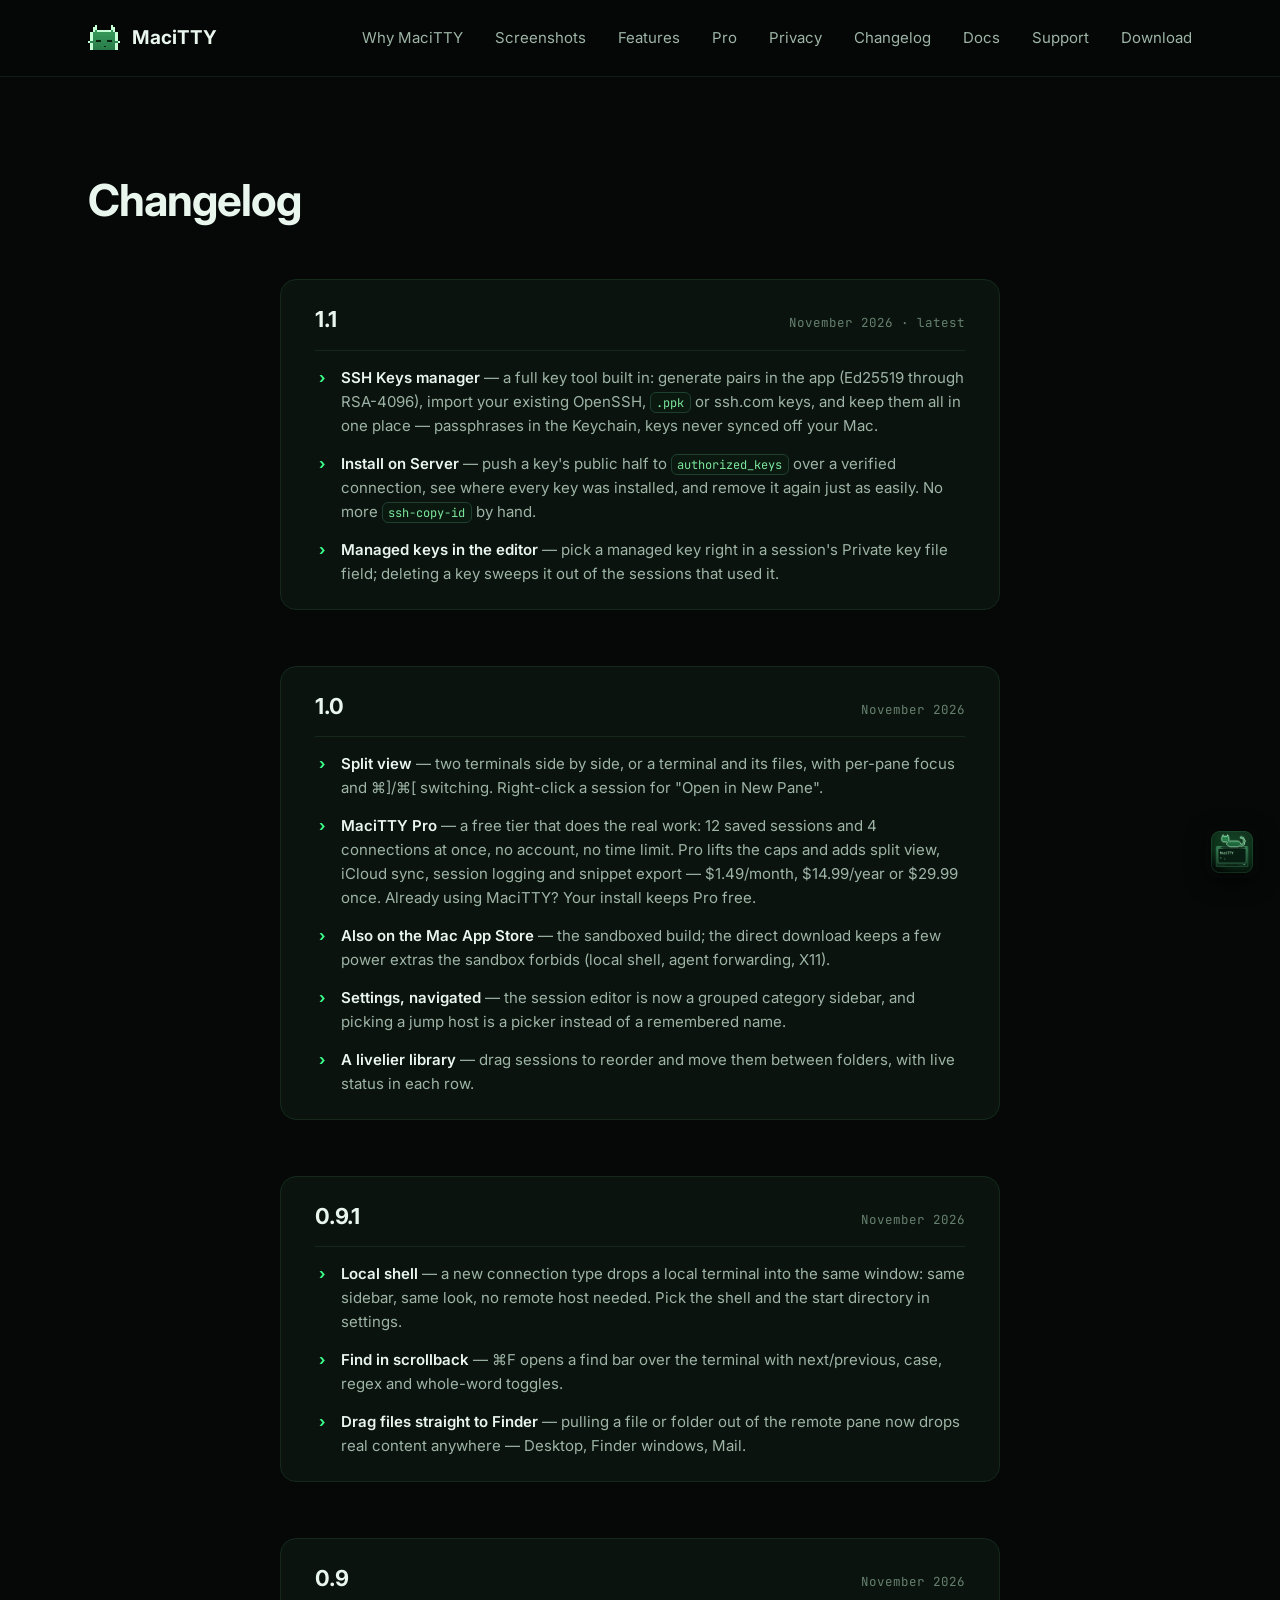
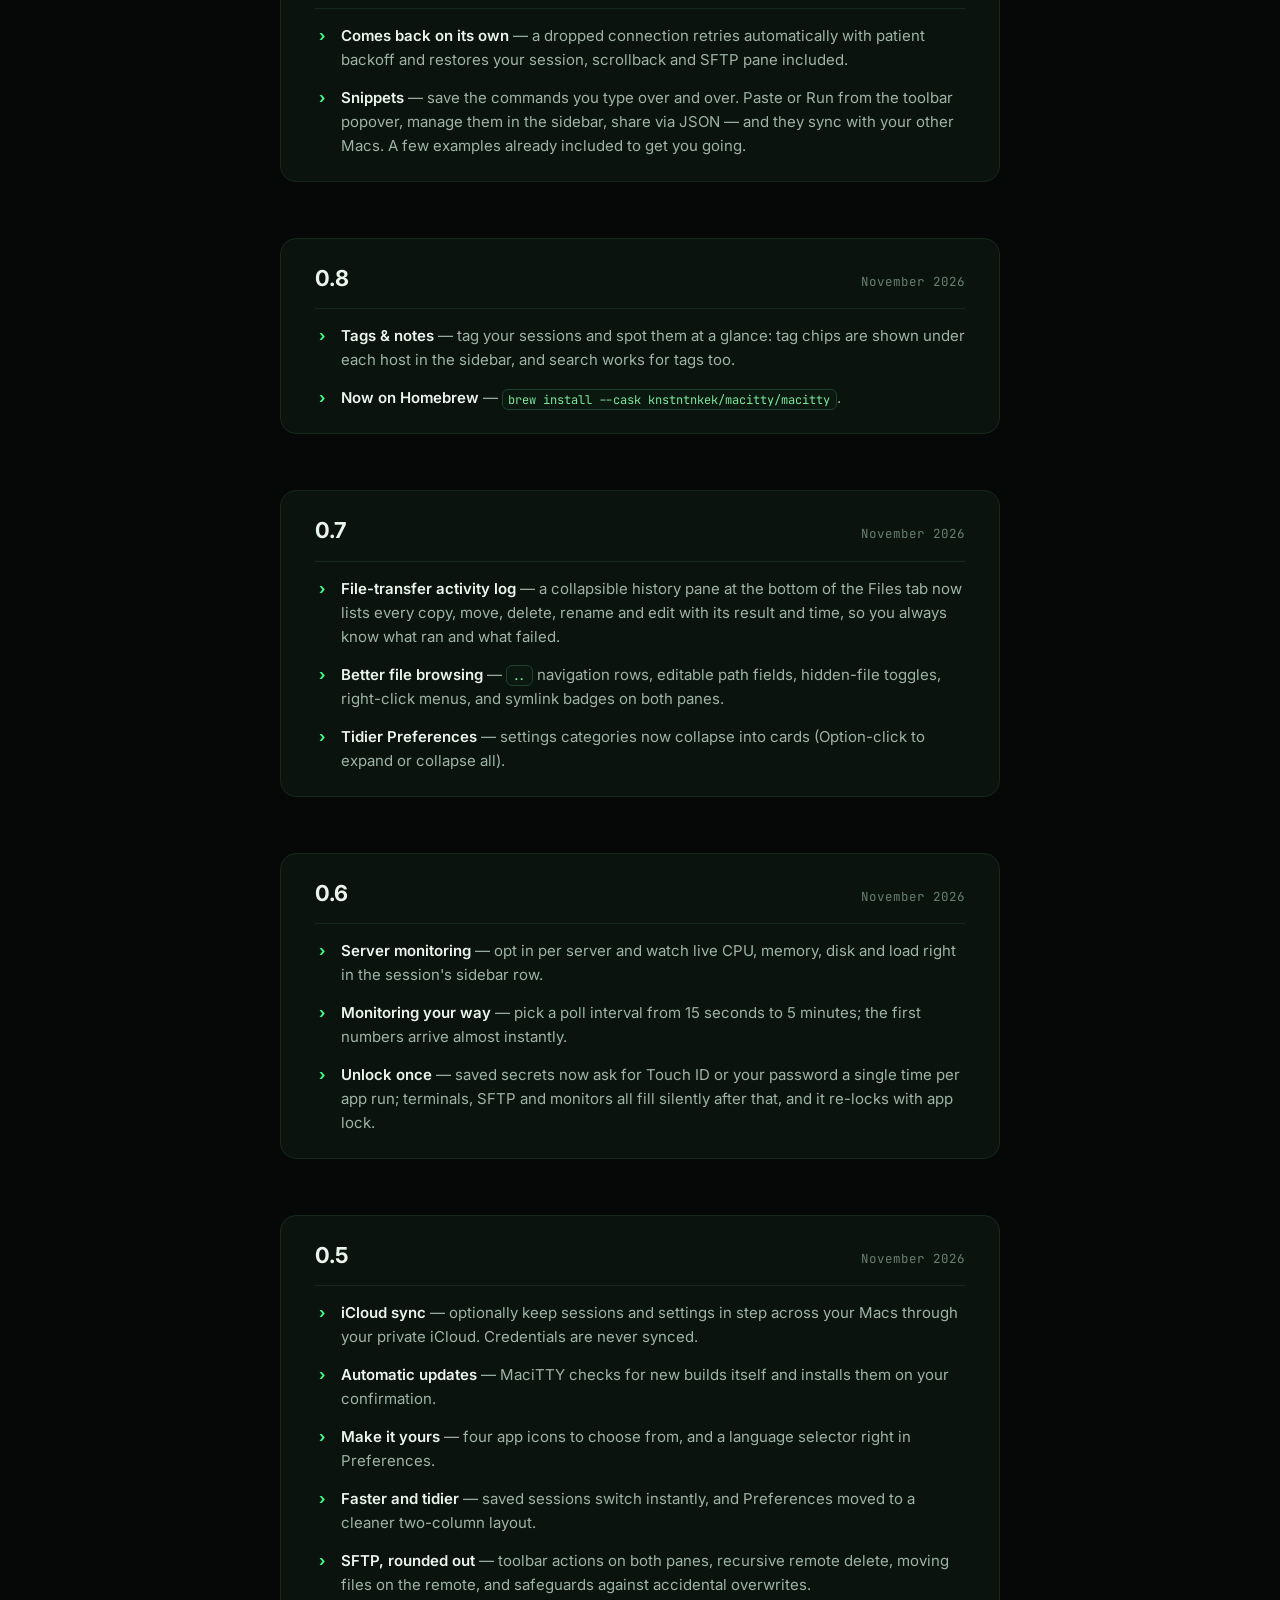
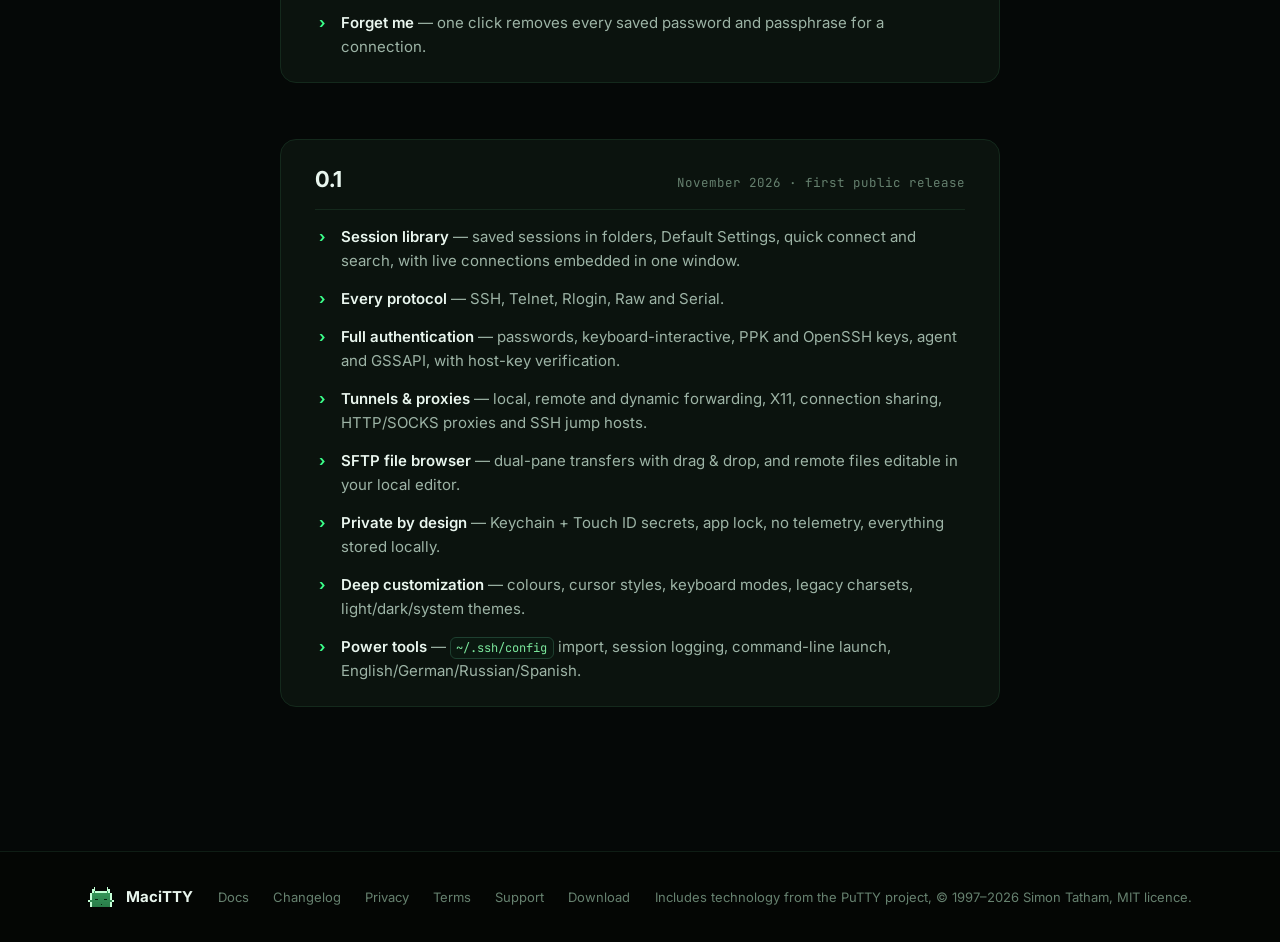
==== commit 0f8308e3: "Docs: sync user docs with MaciTTY 1.1 (macitty v1.1 / b5cec7b) Co-Authored-By: Konstantin Barinov <w" ====
--- a/changelog.html
+++ b/changelog.html
@@ -74,7 +74,7 @@
         <ul class="release-list">
           <li><strong>SSH Keys manager</strong> — a full key tool built in:
           generate pairs in the app (Ed25519 through RSA-4096), import your
-          existing OpenSSH or <code>.ppk</code> keys, and keep them all in
+          existing OpenSSH, <code>.ppk</code> or ssh.com keys, and keep them all in
           one place — passphrases in the Keychain, keys never synced off
           your Mac.</li>
           <li><strong>Install on Server</strong> — push a key's public half
